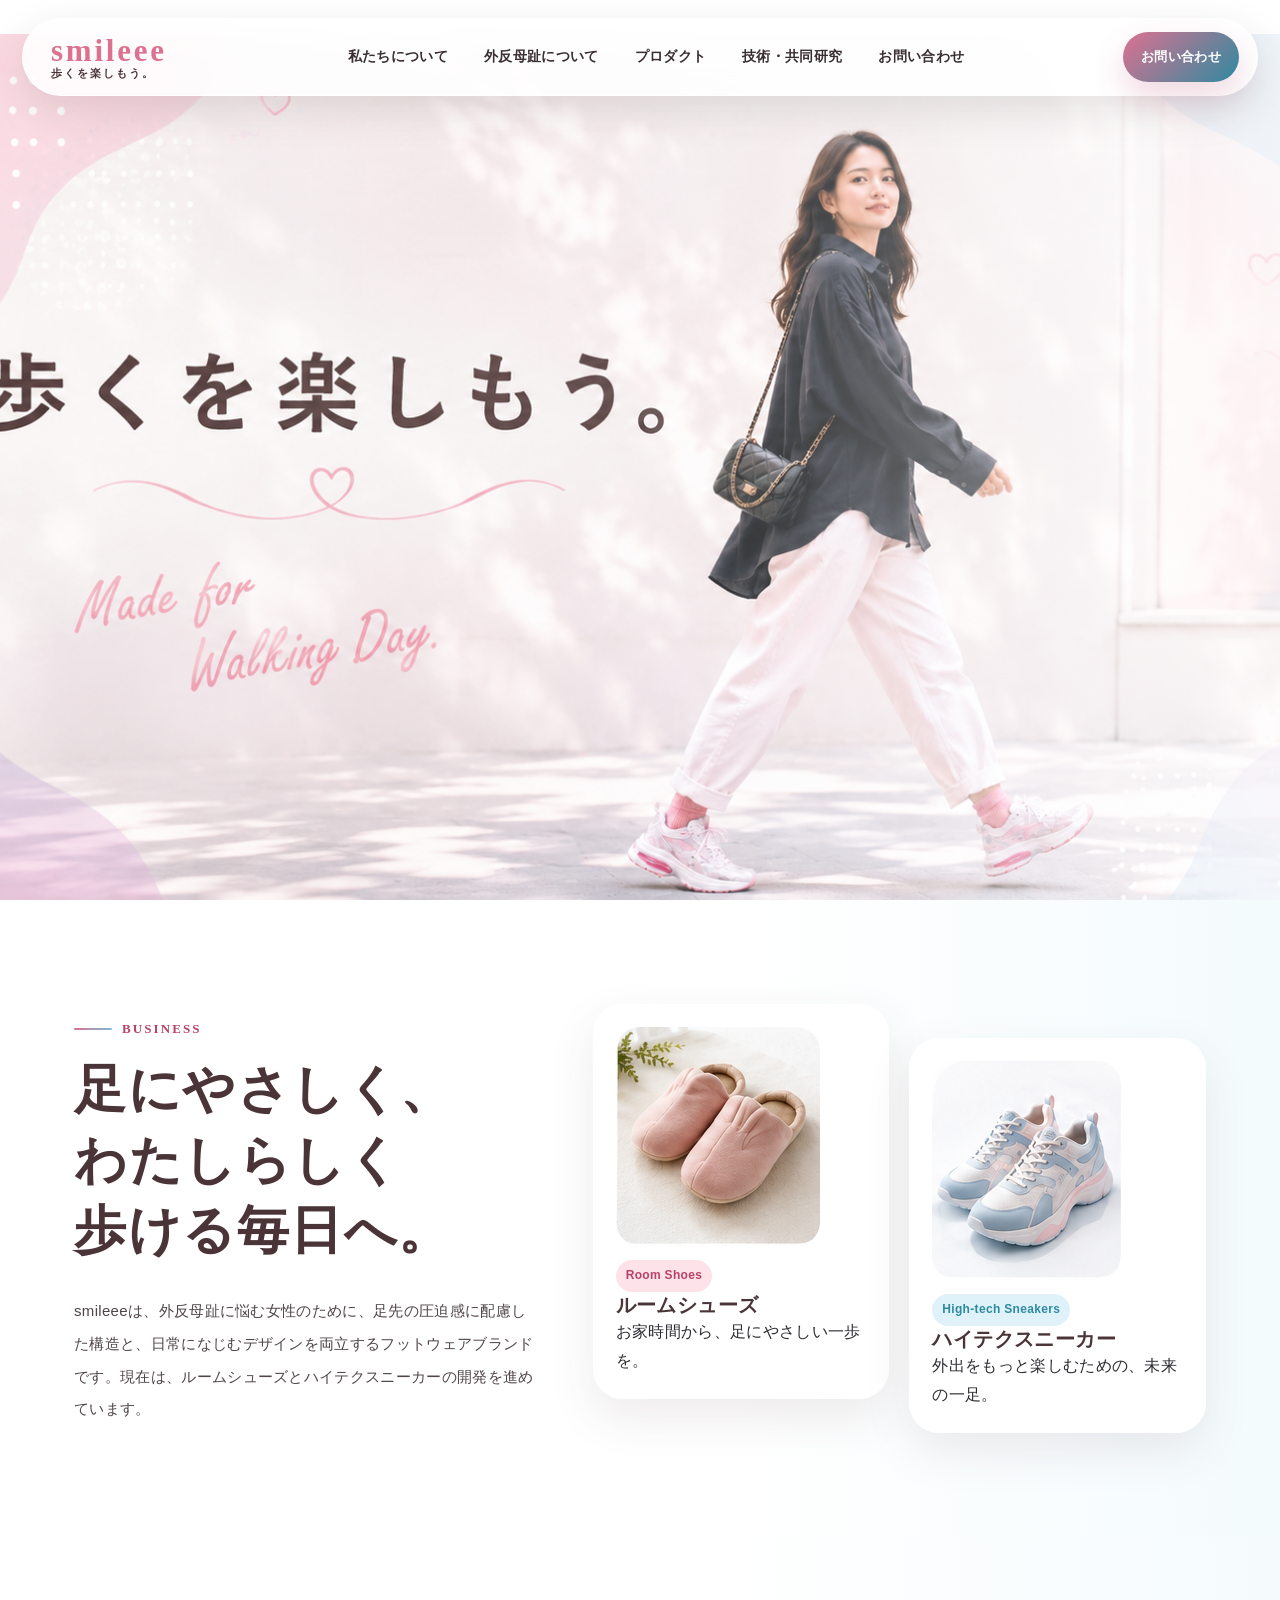
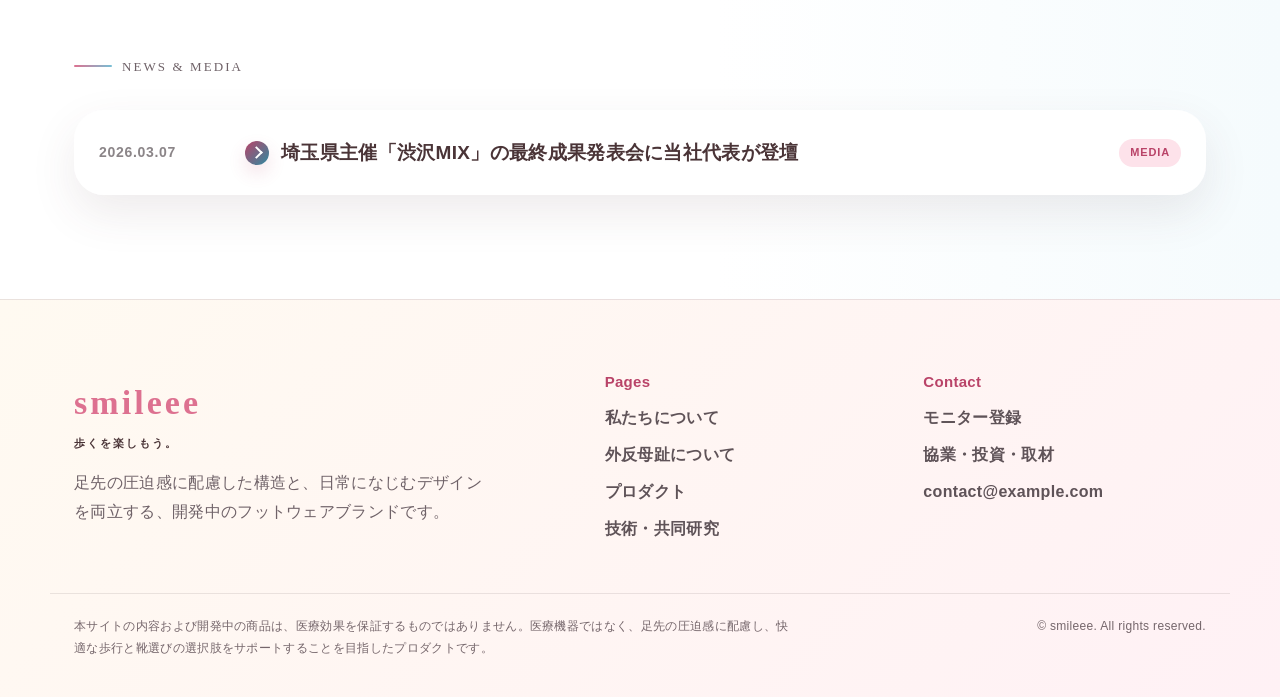
==== index.html @ a8865b0a "Add files via upload" ====
<!DOCTYPE html>
<html lang="ja">
<head>
  <meta charset="UTF-8">
  <meta name="viewport" content="width=device-width, initial-scale=1.0">
  <title>smileee | 歩くを楽しもう。</title>
  <meta name="description" content="smileeeは外反母趾に悩む女性のための開発中フットウェアブランドです。">
  <link rel="stylesheet" href="styles.css?v=20260530-walkingwoman">
</head>
<body>
  
<header class="site-header" aria-label="グローバルナビゲーション">
  <div class="header-inner">
    <a class="brand" href="index.html" aria-label="smileee トップページへ">
      <span class="brand-logo">smileee</span>
      <span class="brand-tagline">歩くを楽しもう。</span>
    </a>
    <nav class="nav-links">
      <a href="about.html">私たちについて</a><a href="hallux-valgus.html">外反母趾について</a><a href="products.html">プロダクト</a><a href="technology.html">技術・共同研究</a><a href="contact.html">お問い合わせ</a>
    </nav>
    <a class="header-cta" href="contact.html">お問い合わせ</a>
  </div>
</header>

  <main>
    
<section class="hero home-hero top-simple-hero">
  <img class="top-hero-image" src="assets/avatars/TOP walikingwoman.png" alt="街を歩く女性">
</section>

<section class="section business-section">
  <div class="container split-section">
    <div class="business-copy">
      <p class="eyebrow">BUSINESS</p>
      <h2>足にやさしく、<br>わたしらしく<br>歩ける毎日へ。</h2>
      <p class="lead">smileeeは、外反母趾に悩む女性のために、足先の圧迫感に配慮した構造と、日常になじむデザインを両立するフットウェアブランドです。現在は、ルームシューズとハイテクスニーカーの開発を進めています。</p>
    </div>
    <div class="product-card-row">
      <a class="product-link-card" href="products.html">
        <img src="assets/products/product_room_shoes_card.png" alt="ルームシューズ">
        <div>
          <span class="small-label">Room Shoes</span>
          <h3>ルームシューズ</h3>
          <p>お家時間から、足にやさしい一歩を。</p>
        </div>
      </a>
      <a class="product-link-card" href="products.html">
        <img src="assets/products/product_high_tech_sneaker_card.png" alt="ハイテクスニーカー">
        <div>
          <span class="small-label blue">High-tech Sneakers</span>
          <h3>ハイテクスニーカー</h3>
          <p>外出をもっと楽しむための、未来の一足。</p>
        </div>
      </a>
    </div>
  </div>
</section>

<section class="section news-section">
  <div class="container">
    <div class="section-heading">
      <p class="eyebrow">NEWS &amp; MEDIA</p>
    </div>

    <div class="news-list">
      <a class="news-item media-card" href="https://ascii.jp/elem/000/004/383/4383612/3/" target="_blank" rel="noopener noreferrer">
        <time datetime="2026-03-07">2026.03.07</time>
        <span class="news-item-title">
          <span class="news-arrow" aria-hidden="true"></span>
          埼玉県主催「渋沢MIX」の最終成果発表会に当社代表が登壇
        </span>
        <span class="news-type">MEDIA</span>
      </a>
    </div>
  </div>
</section>

  </main>
  
<footer class="site-footer">
  <div class="footer-bg-deco"></div>
  <div class="container footer-grid">
    <div class="footer-brand">
      <div class="brand-logo footer-logo">smileee</div>
      <p class="brand-tagline">歩くを楽しもう。</p>
      <p class="footer-description">足先の圧迫感に配慮した構造と、日常になじむデザインを両立する、開発中のフットウェアブランドです。</p>
    </div>
    <div>
      <h3>Pages</h3>
      <ul>
        <li><a href="about.html">私たちについて</a></li>
        <li><a href="hallux-valgus.html">外反母趾について</a></li>
        <li><a href="products.html">プロダクト</a></li>
        <li><a href="technology.html">技術・共同研究</a></li>
      </ul>
    </div>
    <div>
      <h3>Contact</h3>
      <ul>
        <li><a href="contact.html#monitor">モニター登録</a></li>
        <li><a href="contact.html#partner">協業・投資・取材</a></li>
        <li><a href="mailto:contact@example.com">contact@example.com</a></li>
      </ul>
    </div>
  </div>
  <div class="container footer-bottom">
    <p>本サイトの内容および開発中の商品は、医療効果を保証するものではありません。医療機器ではなく、足先の圧迫感に配慮し、快適な歩行と靴選びの選択肢をサポートすることを目指したプロダクトです。</p>
    <p>© smileee. All rights reserved.</p>
  </div>
</footer>

</body>
</html>
---- styles.css ----
:root {
  --pink-25:#fff9fb;
  --pink-50:#fff1f5;
  --pink-100:#fde2ea;
  --pink-200:#f7c5d4;
  --rose:#dd7190;
  --rose-deep:#b94368;
  --blue-25:#f5fbff;
  --blue-50:#eaf7fc;
  --blue-100:#d2edf8;
  --blue:#77bfd5;
  --teal:#2e8aa0;
  --ivory:#fffaf1;
  --peach:#fff1e1;
  --brown:#4a3437;
  --charcoal:#2d2c32;
  --muted:#6f6268;
  --line:rgba(87,65,71,.16);
  --shadow:0 28px 80px rgba(88,56,66,.16);
  --soft-shadow:0 18px 46px rgba(88,56,66,.10);
  --container:1180px;
}
*{box-sizing:border-box}
html{scroll-behavior:smooth}
body{
  margin:0;
  font-family:"Helvetica Neue","Hiragino Sans","Yu Gothic",YuGothic,"Noto Sans JP",Arial,sans-serif;
  color:var(--charcoal);
  background:
    radial-gradient(circle at 2% 0%, rgba(253,199,214,.75), transparent 360px),
    radial-gradient(circle at 96% 8%, rgba(170,220,237,.65), transparent 380px),
    linear-gradient(180deg,#fff 0%,#fff6f8 38%,#f4fbff 72%,#fffaf1 100%);
  line-height:1.8;
  letter-spacing:.02em;
}
a{color:inherit;text-decoration:none}
img{display:block;max-width:100%;height:auto}
p{margin:0}
h1,h2,h3{margin:0;color:var(--brown);line-height:1.32;letter-spacing:.02em}
h1{font-size:clamp(42px,6.2vw,76px);font-weight:760;line-height:1.16}
h1 span{color:var(--rose-deep);background:linear-gradient(90deg,rgba(255,207,222,.78),rgba(196,232,244,.75));border-radius:.42em;padding:0 .08em}
h2{font-size:clamp(28px,3.4vw,46px);font-weight:740}
h3{font-size:20px;font-weight:720}
ul{margin:0;padding-left:1.2em}.container{max-width:var(--container);margin:auto;padding:0 24px;position:relative;z-index:2}
.hero-grid>*,
.split-section>*,
.status-panel>*,
.contact-grid>*,
.product-card-row>*,
.guide-grid>*,
.three-grid>*,
.four-grid>*,
.value-grid>*,
.feature-image-grid>*,
.process-line>*,
.member-grid>*,
.product-link-card>*,
.info-card>*,
.guide-card>*,
.problem-card>*,
.contact-path>*,
.member-card>*{min-width:0}
h1,h2,h3,p,li,a,.eyebrow,.btn,.small-label,.visual-tag{overflow-wrap:anywhere}
.floating-phone img{clip-path:inset(5px 0 0 0 round 20px)}
.simple-visual img[src$="scene_team_meeting.png"]{clip-path:inset(6px 0 0 14px round 34px)}
.comfort-visual img[src$="section_comfort_4up.png"]{clip-path:inset(0 0 14px 0 round 30px)}
.site-header{position:fixed;top:18px;left:22px;right:22px;z-index:100;background:rgba(255,255,255,.88);border:1px solid rgba(255,255,255,.95);border-radius:999px;box-shadow:0 14px 40px rgba(61,43,50,.13);backdrop-filter:blur(18px)}
.header-inner{max-width:1320px;margin:auto;min-height:76px;padding:0 18px 0 28px;display:flex;align-items:center;gap:22px;justify-content:space-between}.brand{display:flex;flex-direction:column;line-height:1.08;min-width:138px}.brand-logo{font-family:Georgia,"Times New Roman",serif;font-size:31px;letter-spacing:.09em;color:var(--rose);font-weight:600}.brand-tagline{font-size:11px;letter-spacing:.18em;color:var(--brown);font-weight:700}.nav-links{display:flex;align-items:center;gap:8px}.nav-links a{font-size:14px;font-weight:800;color:#392e33;padding:11px 14px;border-radius:999px;transition:.18s ease;white-space:nowrap}.nav-links a:hover,.nav-links a.active{background:linear-gradient(135deg,rgba(253,226,234,.96),rgba(210,237,248,.92));color:var(--rose-deep);box-shadow:0 8px 22px rgba(88,56,66,.08)}.header-cta{padding:13px 18px;border-radius:999px;background:linear-gradient(135deg,var(--rose),var(--teal));color:#fff;font-weight:800;font-size:13px;box-shadow:0 14px 32px rgba(185,67,104,.20);white-space:nowrap}
.section{position:relative;overflow:hidden;padding:104px 0}.page-hero{position:relative;overflow:hidden;padding:160px 0 92px}.home-hero{min-height:100vh;display:flex;align-items:center}.inner-hero{min-height:640px;display:flex;align-items:center}.hero-grid{display:grid;grid-template-columns:minmax(0,1.02fr) minmax(420px,.98fr);gap:58px;align-items:center}.hero-copy{position:relative;z-index:3}.eyebrow{display:inline-flex;align-items:center;gap:10px;color:var(--rose-deep);font-family:Georgia,"Times New Roman",serif;font-weight:700;font-size:13px;letter-spacing:.16em;text-transform:uppercase;margin-bottom:14px}.eyebrow:before{content:"";width:38px;height:2px;border-radius:99px;background:linear-gradient(90deg,var(--rose),var(--blue))}.sub-copy{margin-top:14px;font-size:21px;font-weight:720;color:var(--brown);letter-spacing:.12em}.lead{margin-top:20px;font-size:16px;color:#5f5358;font-weight:520;line-height:2;max-width:660px}.hero-actions{display:flex;gap:14px;flex-wrap:wrap;margin-top:30px}.btn{display:inline-flex;align-items:center;justify-content:center;border-radius:999px;min-height:54px;padding:0 24px;font-weight:800;font-size:14px;border:1px solid rgba(255,255,255,.9);transition:.2s ease}.btn:hover{transform:translateY(-2px);box-shadow:0 20px 42px rgba(185,67,104,.20)}.btn-primary{background:linear-gradient(135deg,var(--rose-deep),#db7f98 48%,var(--teal));color:#fff;box-shadow:0 18px 38px rgba(185,67,104,.24)}.btn-secondary{background:rgba(255,255,255,.92);color:var(--brown);border:1px solid var(--line);box-shadow:0 10px 26px rgba(88,56,66,.08)}.btn-secondary.strong{background:linear-gradient(135deg,#fff,#eaf7fc);color:var(--teal);border-color:rgba(46,138,160,.28)}
.status-badges{display:flex;gap:10px;flex-wrap:wrap;margin-top:24px}.status-badges img{height:38px;width:auto;object-fit:contain;filter:drop-shadow(0 8px 18px rgba(88,56,66,.12))}.hero-deco{position:absolute;z-index:0;pointer-events:none;opacity:.72}.hero-deco-left{width:260px;left:4%;bottom:8%}.hero-deco-right{width:320px;right:5%;top:14%}.hero-visual{position:relative}.image-collage{min-height:560px;border-radius:54px;padding:30px;background:linear-gradient(135deg,rgba(255,235,241,.96),rgba(235,248,253,.94));border:1px solid rgba(255,255,255,.95);box-shadow:var(--shadow);overflow:hidden}.image-collage:before{content:"";position:absolute;width:360px;height:260px;border-radius:50%;background:rgba(255,255,255,.52);left:35px;top:40px}.visual-main-card{position:absolute;right:38px;top:58px;width:58%;z-index:2}.product-main-img,.product-hero-img,.simple-visual img,.comfort-visual img{border-radius:34px;box-shadow:0 22px 52px rgba(88,56,66,.16);background:#fff}.floating-card{position:absolute;z-index:3;background:rgba(255,255,255,.92);border-radius:28px;padding:8px;border:1px solid rgba(255,255,255,.95);box-shadow:0 18px 44px rgba(88,56,66,.13)}.floating-room{left:34px;top:54px;width:43%}.floating-phone{left:50px;bottom:38px;width:28%}.floating-insole{right:52px;bottom:44px;width:30%}.visual-tag{position:absolute;z-index:4;border-radius:999px;background:rgba(255,255,255,.9);border:1px solid rgba(255,255,255,.95);box-shadow:0 12px 26px rgba(88,56,66,.10);padding:9px 13px;font-weight:800;font-size:12px;color:var(--brown)}.tag-room{right:44px;top:22px}.tag-app{right:38px;bottom:22px}.decor-wave{position:absolute;left:42%;bottom:25%;width:120px;opacity:.9}.section-heading{max-width:780px;margin-bottom:42px}.section-heading.centered{text-align:center;margin-left:auto;margin-right:auto}.section-heading p{color:var(--muted);font-weight:520;margin-top:14px}.soft-pink-section{background:linear-gradient(180deg,#fff3f6 0%,#fffaf5 100%)}.blue-section{background:linear-gradient(180deg,#eaf7fc 0%,#fff 100%)}.value-grid{display:grid;grid-template-columns:repeat(4,minmax(0,1fr));gap:18px}.value-card{display:grid;grid-template-columns:70px 1fr;gap:16px;align-items:start;padding:22px;border-radius:28px;background:rgba(255,255,255,.9);border:1px solid rgba(255,255,255,.95);box-shadow:var(--soft-shadow);min-height:190px}.value-icon{width:70px;height:70px;object-fit:contain}.value-card p,.info-card p,.guide-card p,.problem-card p{color:#6b5e64;font-weight:500;margin-top:8px;font-size:14px;line-height:1.8}.split-section{display:grid;grid-template-columns:.82fr 1.18fr;gap:46px;align-items:center}.mini-note{margin-top:22px;display:inline-flex;padding:13px 18px;border-radius:18px;background:#fff;border:1px dashed rgba(185,67,104,.32);color:var(--rose-deep);font-weight:800}.product-card-row{display:grid;grid-template-columns:1fr 1fr;gap:20px}.product-link-card,.info-card,.guide-card,.problem-card,.contact-path,.member-card{background:rgba(255,255,255,.92);border:1px solid rgba(255,255,255,.95);border-radius:30px;box-shadow:var(--soft-shadow);padding:22px;overflow:hidden}.product-link-card img{border-radius:24px;margin-bottom:14px}.small-label{display:inline-flex;padding:5px 10px;border-radius:999px;background:#fde2ea;color:var(--rose-deep);font-weight:800;font-size:12px}.small-label.blue{background:#dff2fa;color:var(--teal)}.guide-grid{display:grid;grid-template-columns:repeat(5,minmax(0,1fr));gap:16px}.guide-card img{width:58px;height:58px;object-fit:contain;margin-bottom:12px}.three-grid{display:grid;grid-template-columns:repeat(3,1fr);gap:20px}.four-grid{display:grid;grid-template-columns:repeat(4,1fr);gap:18px}.info-card img,.problem-card img{width:78px;height:78px;object-fit:contain;margin-bottom:14px}.mvv-grid{display:grid;grid-template-columns:1.2fr 1.2fr .8fr;gap:20px}.mvv-card{padding:34px;border-radius:34px;background:linear-gradient(135deg,#fff,#fff1f5);box-shadow:var(--soft-shadow);border:1px solid rgba(255,255,255,.95)}.mvv-card.blue{background:linear-gradient(135deg,#fff,#eaf7fc)}.mvv-card li{font-weight:700;color:#5d4f55;margin:8px 0}.process-line{display:grid;grid-template-columns:repeat(5,1fr);gap:16px;position:relative}.process-line.compact{grid-template-columns:repeat(auto-fit,minmax(150px,1fr))}.process-line article{padding:22px 16px;text-align:center;background:rgba(255,255,255,.9);border-radius:28px;border:1px solid rgba(255,255,255,.95);box-shadow:var(--soft-shadow)}.process-line img{width:64px;height:64px;object-fit:contain;margin:0 auto 12px}.process-line p{font-size:13px;color:var(--muted);font-weight:500}.member-grid{display:grid;grid-template-columns:repeat(3,1fr);gap:18px}.member-card{display:grid;grid-template-columns:94px 1fr;gap:18px;align-items:start}.member-avatar{width:94px;height:94px;border-radius:50%;object-fit:cover;box-shadow:0 10px 24px rgba(88,56,66,.12);background:#fff}.kana{font-size:12px;color:var(--rose-deep);font-weight:700}.skill-line{font-size:13px;color:var(--teal);font-weight:700;margin-top:8px}.simple-visual,.comfort-visual,.product-visual-panel{padding:24px;border-radius:42px;background:linear-gradient(135deg,rgba(255,241,245,.96),rgba(234,247,252,.94));box-shadow:var(--shadow);border:1px solid rgba(255,255,255,.95)}.product-hero-img{width:100%;border-radius:34px}.decor-footprints{position:absolute;right:10%;bottom:9%;width:110px;opacity:.85}.feature-image-grid{display:grid;grid-template-columns:repeat(4,1fr);gap:18px}.feature-image-grid article{background:#fff;border-radius:30px;padding:14px 14px 20px;text-align:center;box-shadow:var(--soft-shadow);border:1px solid rgba(255,255,255,.95)}.feature-image-grid img{border-radius:22px;margin-bottom:12px}.status-panel{display:grid;grid-template-columns:1fr 330px;gap:36px;align-items:center;background:rgba(255,255,255,.82);border-radius:38px;padding:38px;box-shadow:var(--soft-shadow);border:1px solid rgba(255,255,255,.95)}.status-panel p{font-weight:520;color:#5f5358}.status-image-stack{display:grid;gap:12px}.status-image-stack img{height:42px;width:auto;margin:auto;filter:drop-shadow(0 8px 18px rgba(88,56,66,.12))}.note-panel{display:grid;grid-template-columns:96px 1fr;gap:24px;align-items:center;background:rgba(255,255,255,.84);border:1px solid rgba(255,255,255,.95);box-shadow:var(--soft-shadow);border-radius:34px;padding:34px}.note-panel img{width:86px}.note-panel p{color:#5f5358;font-weight:520}.cta-section{background:linear-gradient(135deg,#fff1f5,#eaf7fc)}.cta-panel{text-align:center;background:rgba(255,255,255,.86);border-radius:40px;padding:48px;box-shadow:var(--shadow);border:1px solid rgba(255,255,255,.95)}.cta-panel p{margin:14px auto 26px;color:var(--muted);font-weight:520}.contact-grid{display:grid;grid-template-columns:1fr 1fr;gap:24px}.contact-path{min-height:370px}.contact-path.blue{background:linear-gradient(135deg,#fff,#eaf7fc)}.contact-path img{width:84px;height:84px;object-fit:contain;margin-bottom:18px}.contact-path p{color:#5f5358;font-weight:520;margin:12px 0 22px}.site-footer{position:relative;overflow:hidden;background:linear-gradient(135deg,#fffaf1,#fff1f5);padding:72px 0 38px;border-top:1px solid rgba(87,65,71,.12)}.footer-bg-deco{position:absolute;right:-70px;bottom:-70px;width:280px;height:210px;background:url("assets/decorations/decor_blob_gradient.png") center/contain no-repeat;opacity:.6}.footer-grid{display:grid;grid-template-columns:1.4fr .8fr .8fr;gap:36px}.footer-logo{font-size:34px}.footer-description{margin-top:16px;max-width:420px;color:var(--muted);font-weight:520}.site-footer h3{font-size:15px;color:var(--rose-deep);margin-bottom:12px}.site-footer ul{list-style:none;padding:0}.site-footer li{margin:8px 0;color:#5f5358;font-weight:650}.footer-bottom{display:flex;justify-content:space-between;gap:24px;border-top:1px solid rgba(87,65,71,.12);margin-top:42px;padding-top:22px;color:#75666b;font-size:12px;font-weight:520}.footer-bottom p:first-child{max-width:720px}
.business-section{background:linear-gradient(90deg,#fff 0%,#fff 58%,#f4fbfd 100%)}
.business-section .split-section{grid-template-columns:minmax(0,.86fr) minmax(440px,1.14fr);gap:56px}
.business-copy h2{font-size:clamp(34px,4.1vw,56px);line-height:1.34;letter-spacing:.03em}
.business-copy .lead{margin-top:30px;font-size:15px;line-height:2.18;max-width:600px;color:#4f454a}
.business-section .product-card-row{align-items:start}
.business-section .product-link-card:nth-child(2){margin-top:34px}
.news-section{background:linear-gradient(90deg,#fff 0%,#fff 56%,#f5fbfd 100%)}
.news-section:before{content:"";position:absolute;inset:0;background:url("assets/sections/section_decorations.png") center/cover no-repeat;opacity:.06;pointer-events:none}
.news-section .section-heading{margin-bottom:18px}
.news-list{padding:4px 24px;border-radius:30px;background:rgba(255,255,255,.9);border:1px solid rgba(255,255,255,.96);box-shadow:var(--soft-shadow)}
.news-item{display:grid;grid-template-columns:128px minmax(0,1fr) auto;gap:18px;align-items:center;padding:22px 0;border-bottom:1px solid rgba(87,65,71,.1);color:var(--brown);transition:.18s ease}
.news-item:last-child{border-bottom:0}
.news-item:hover{color:var(--rose-deep)}
.news-item time{color:#8b8588;font-size:14px;font-weight:900;letter-spacing:.05em}
.news-item-title{display:flex;align-items:center;gap:12px;font-size:19px;font-weight:850;line-height:1.65}
.news-arrow{position:relative;display:grid;place-items:center;flex:0 0 auto;width:24px;height:24px;border-radius:50%;background:linear-gradient(135deg,var(--rose-deep),var(--teal));box-shadow:0 8px 18px rgba(185,67,104,.16);transition:.18s ease}
.news-arrow:before{content:"";width:7px;height:7px;border-top:2px solid #fff;border-right:2px solid #fff;transform:translateX(-1px) rotate(45deg)}
.news-item:hover .news-arrow{transform:translateX(2px)}
.news-type{display:inline-flex;align-items:center;justify-content:center;min-height:28px;padding:0 11px;border-radius:999px;background:#fde2ea;color:var(--rose-deep);font-size:11px;font-weight:900;letter-spacing:.08em}
.top-simple-hero{position:relative;min-height:100svh;padding:0;overflow:hidden;background:#fff}
.top-simple-hero:after{content:"";position:absolute;inset:0;background:linear-gradient(90deg,rgba(255,255,255,0) 0%,rgba(255,255,255,.08) 48%,rgba(255,255,255,.62) 100%);pointer-events:none}
.top-hero-image{position:absolute;left:0;right:0;top:34px;bottom:-34px;width:100%;height:calc(100% + 34px);object-fit:cover;object-position:center center}
.hallux-hero-new{position:relative;overflow:hidden;min-height:780px;padding:158px 0 96px;background:linear-gradient(135deg,#fff8fb 0%,#fff 52%,#eff9fc 100%)}
.hallux-hero-blob{position:absolute;z-index:0;pointer-events:none;opacity:.58}
.hallux-hero-blob-pink{width:280px;left:-74px;top:118px}
.hallux-hero-blob-blue{width:330px;right:-86px;bottom:28px}
.hallux-hero-layout{display:grid;grid-template-columns:minmax(0,.95fr) minmax(430px,1.05fr);gap:64px;align-items:center}
.hallux-hero-copy{position:relative;z-index:2}
.hallux-hero-copy h1{font-size:58px;line-height:1.22;letter-spacing:0;color:var(--brown)}
.hallux-hero-copy .lead{max-width:680px;color:#5b5055;font-size:16px;line-height:2.05}
.hallux-support-tags{display:flex;flex-wrap:wrap;gap:10px;margin-top:26px}
.hallux-support-tags span{display:inline-flex;align-items:center;min-height:38px;padding:0 14px;border-radius:999px;background:rgba(255,255,255,.86);border:1px solid rgba(185,67,104,.18);box-shadow:0 10px 24px rgba(88,56,66,.07);color:#5a454d;font-size:13px;font-weight:800;white-space:nowrap}
.hallux-hero-actions{margin-top:30px}
.hallux-hero-visual{position:relative;z-index:2;min-height:570px}
.hallux-hero-visual:before{content:"";position:absolute;inset:54px 16px 34px 58px;border-radius:44% 56% 50% 50%;background:linear-gradient(135deg,rgba(255,225,235,.88),rgba(226,246,251,.9));box-shadow:0 28px 70px rgba(88,56,66,.13)}
.hallux-visual-card{position:absolute;right:28px;top:34px;width:76%;padding:14px;border-radius:46px 46px 46px 110px;background:rgba(255,255,255,.82);border:1px solid rgba(255,255,255,.95);box-shadow:0 28px 72px rgba(88,56,66,.16);overflow:hidden}
.hallux-visual-card img{width:100%;aspect-ratio:1.1;object-fit:cover;border-radius:34px 34px 34px 92px}
.hallux-product-card{position:absolute;z-index:4;left:10px;bottom:34px;width:34%;padding:10px;border-radius:28px;background:rgba(255,255,255,.9);border:1px solid rgba(255,255,255,.96);box-shadow:0 20px 46px rgba(88,56,66,.14)}
.hallux-product-card img{width:100%;border-radius:20px}
.hallux-floating-card{position:absolute;z-index:5;display:grid;grid-template-columns:34px minmax(0,1fr);column-gap:10px;row-gap:2px;align-items:center;max-width:264px;min-height:74px;padding:13px 16px;border-radius:24px;background:rgba(255,255,255,.82);border:1px solid rgba(255,255,255,.96);box-shadow:0 18px 40px rgba(88,56,66,.13);backdrop-filter:blur(14px);color:#4f4247}
.hallux-floating-card img{grid-row:1/3;width:34px;height:34px;object-fit:contain}
.hallux-floating-card strong{display:block;font-size:13px;font-weight:900;line-height:1.35}
.hallux-floating-card span{display:block;color:#75666b;font-size:11px;font-weight:700;line-height:1.55}
.hallux-floating-card-one{left:18px;top:92px}
.hallux-floating-card-two{right:-10px;top:10px}
.hallux-floating-card-three{right:4px;bottom:72px}
.hallux-decor-wave{position:absolute;z-index:3;left:34%;bottom:24%;width:106px;opacity:.72}
.hallux-decor-dots{position:absolute;z-index:1;right:4%;bottom:4%;width:96px;opacity:.42}
.hallux-section-heading{max-width:820px;margin-bottom:42px}
.hallux-section-heading.centered{text-align:center;margin-left:auto;margin-right:auto}
.hallux-section-heading p:not(.eyebrow){margin-top:16px;color:#5f5358;font-weight:520;line-height:2}
.hallux-what-section{background:linear-gradient(180deg,#fff 0%,#fff8fb 100%)}
.hallux-explain-grid,.hallux-concern-grid,.hallux-approach-grid{display:grid;grid-template-columns:repeat(3,minmax(0,1fr));gap:18px}
.hallux-explain-card,.hallux-concern-grid article,.hallux-approach-grid article,.hallux-choice-grid article{background:rgba(255,255,255,.92);border:1px solid rgba(255,255,255,.95);border-radius:28px;box-shadow:var(--soft-shadow);padding:24px}
.hallux-explain-card img,.hallux-concern-grid img,.hallux-approach-grid img{width:66px;height:66px;object-fit:contain;margin-bottom:16px}
.hallux-explain-card p,.hallux-concern-grid p,.hallux-approach-grid p,.hallux-choice-grid p{color:#6b5e64;font-size:14px;font-weight:500;line-height:1.86;margin-top:8px}
.hallux-issue-section{background:linear-gradient(135deg,#fff2f6,#fff 58%,#eef9fc)}
.hallux-issue-layout{display:grid;grid-template-columns:minmax(0,1fr) minmax(360px,.8fr);gap:46px;align-items:center}
.hallux-stat-grid{display:grid;gap:14px}
.hallux-stat-grid article{display:flex;align-items:center;justify-content:space-between;min-height:106px;padding:22px 26px;border-radius:28px;background:rgba(255,255,255,.9);border:1px solid rgba(255,255,255,.95);box-shadow:var(--soft-shadow)}
.hallux-stat-grid span{color:#75666b;font-weight:800}
.hallux-stat-grid strong{font-family:Georgia,"Times New Roman",serif;font-size:44px;color:var(--rose-deep);line-height:1}
.hallux-source{font-size:12px!important;line-height:1.8!important;color:#75666b!important}
.hallux-source a{color:var(--teal);font-weight:800;text-decoration:underline;text-underline-offset:3px}

.technology-hero{min-height:760px;background:linear-gradient(135deg,#fff8fb 0%,#fff 52%,#eef9fc 100%)}
.technology-hero-copy h1{font-size:54px;line-height:1.24;letter-spacing:0;color:var(--brown)}
.technology-hero-copy .lead{max-width:700px;color:#5b5055;font-size:16px;line-height:2.05}
.technology-hero-actions .btn-secondary{background:rgba(255,255,255,.9)}
.technology-hero-visual{position:relative;min-height:540px}
.technology-hero-visual:before{content:"";position:absolute;inset:58px 20px 42px 48px;border-radius:42% 58% 54% 46%;background:linear-gradient(135deg,rgba(255,225,235,.9),rgba(226,247,252,.88));box-shadow:0 28px 70px rgba(88,56,66,.12)}
.tech-visual-board{position:absolute;inset:34px 0 24px 24px;border-radius:44px;background:rgba(255,255,255,.76);border:1px solid rgba(255,255,255,.96);box-shadow:0 28px 72px rgba(88,56,66,.15);backdrop-filter:blur(12px)}
.tech-phone-card{position:absolute;left:46px;top:56px;width:158px;height:292px;border-radius:30px;background:#fff;border:1px solid rgba(87,65,71,.08);box-shadow:0 22px 48px rgba(88,56,66,.14);padding:16px 14px;text-align:center}
.tech-phone-top{width:46px;height:5px;border-radius:999px;background:#d8e9ee;margin:0 auto 18px}
.tech-scan-area{position:relative;height:194px;border-radius:22px;background:linear-gradient(180deg,#eef9fc,#fff5f8);border:1px solid rgba(46,138,160,.12);overflow:hidden}
.tech-foot-outline{position:absolute;left:45px;top:40px;width:55px;height:106px;border:2px solid rgba(46,138,160,.55);border-radius:60% 48% 46% 56%;transform:rotate(-10deg)}
.tech-foot-outline:before{content:"";position:absolute;left:4px;top:-20px;width:13px;height:13px;border-radius:50%;background:rgba(185,67,104,.34);box-shadow:15px 1px 0 rgba(185,67,104,.28),29px 4px 0 rgba(185,67,104,.23),41px 11px 0 rgba(185,67,104,.2)}
.tech-scan-line{position:absolute;left:18px;right:18px;top:94px;height:2px;background:linear-gradient(90deg,transparent,var(--teal),transparent);box-shadow:0 0 18px rgba(46,138,160,.34)}
.tech-phone-card p{margin-top:14px;color:var(--teal);font-size:12px;font-weight:900}
.tech-data-card{position:absolute;border-radius:26px;background:rgba(255,255,255,.9);border:1px solid rgba(255,255,255,.96);box-shadow:0 18px 40px rgba(88,56,66,.12);padding:18px}
.tech-data-card-foot{right:42px;top:72px;width:228px;height:140px}
.tech-data-card-insole{right:76px;bottom:74px;width:214px;height:150px}
.tech-mini-label{display:block;color:var(--rose-deep);font-family:Georgia,"Times New Roman",serif;font-size:13px;font-weight:800;letter-spacing:.08em;margin-bottom:16px}
.tech-data-line{display:block;width:64%;height:8px;border-radius:999px;background:#dff2fa;margin:10px 0}
.tech-data-line.long{width:86%;background:#fde2ea}
.tech-data-dot{display:block;width:52px;height:52px;border-radius:50%;background:radial-gradient(circle at 44% 42%,#fff 0 22%,rgba(46,138,160,.22) 23% 100%);border:1px solid rgba(46,138,160,.18);margin-left:auto}
.tech-insole-shape{display:block;width:118px;height:64px;border-radius:60% 48% 44% 58%;background:linear-gradient(135deg,#fff1f5,#dff2fa);border:2px solid rgba(46,138,160,.26);transform:rotate(-8deg);margin:18px auto 0}
.tech-research-card{position:absolute;left:178px;bottom:48px;display:grid;grid-template-columns:42px 1fr;gap:10px;align-items:center;min-width:170px;min-height:66px;padding:12px 16px;border-radius:999px;background:rgba(255,255,255,.88);border:1px solid rgba(255,255,255,.96);box-shadow:0 16px 36px rgba(88,56,66,.12);color:#4f4247}
.tech-research-card span{display:grid;place-items:center;width:42px;height:42px;border-radius:50%;background:#fde2ea;color:var(--rose-deep);font-weight:900}
.tech-research-card strong{font-size:13px}
.tech-flow-line{position:absolute;height:2px;background:linear-gradient(90deg,var(--rose),var(--teal));opacity:.44}
.tech-flow-line-one{left:204px;top:164px;width:120px;transform:rotate(-9deg)}
.tech-flow-line-two{right:164px;top:226px;width:92px;transform:rotate(52deg)}
.technology-axis-section{background:#fff}
.tech-wide-copy{max-width:900px;margin:0 auto 40px;text-align:center}
.tech-axis-grid{display:grid;grid-template-columns:1fr 1fr;gap:22px}
.tech-axis-card,.tech-step-card,.tech-design-grid article,.tech-layer-card,.tech-research-profile,.tech-process-grid article,.tech-medical-note{background:rgba(255,255,255,.92);border:1px solid rgba(255,255,255,.96);border-radius:32px;box-shadow:var(--soft-shadow)}
.tech-axis-card{min-height:286px;padding:30px;background:linear-gradient(135deg,rgba(255,255,255,.96),rgba(255,242,247,.92))}
.tech-axis-card.blue{background:linear-gradient(135deg,rgba(255,255,255,.96),rgba(232,248,252,.92))}
.tech-axis-card span,.tech-step-number,.tech-profile-label{display:inline-flex;align-items:center;min-height:32px;padding:0 12px;border-radius:999px;background:#fde2ea;color:var(--rose-deep);font-family:Georgia,"Times New Roman",serif;font-size:12px;font-weight:900;letter-spacing:.08em;margin-bottom:18px}
.tech-axis-card.blue span,.tech-step-card:nth-child(2) .tech-step-number{background:#dff2fa;color:var(--teal)}
.tech-axis-card h3{font-size:25px;line-height:1.5;letter-spacing:0}
.tech-axis-card p,.tech-step-card p,.tech-design-grid p,.tech-soft-note,.tech-research-profile dd,.tech-process-grid p,.tech-medical-note p{color:#6b5e64;font-size:14px;font-weight:520;line-height:1.9;margin-top:12px}
.tech-step-flow{display:grid;grid-template-columns:repeat(3,minmax(0,1fr));gap:24px;position:relative}
.tech-step-card{position:relative;min-height:342px;padding:26px}
.tech-step-card:not(:last-child):after{content:"";position:absolute;right:-26px;top:96px;width:28px;height:2px;background:linear-gradient(90deg,var(--rose),var(--teal));opacity:.62}
.tech-step-card:not(:last-child):before{content:"";position:absolute;right:-27px;top:92px;width:8px;height:8px;border-top:2px solid var(--teal);border-right:2px solid var(--teal);transform:rotate(45deg);opacity:.68}
.tech-line-icon{position:relative;display:block;width:64px;height:64px;border-radius:20px;background:linear-gradient(135deg,#fff1f5,#eaf7fc);border:1px solid rgba(46,138,160,.14);margin-bottom:18px}
.tech-line-icon:before,.tech-line-icon:after{content:"";position:absolute}
.tech-line-icon-phone:before{left:21px;top:10px;width:22px;height:40px;border:2px solid rgba(46,138,160,.68);border-radius:8px}
.tech-line-icon-phone:after{left:17px;top:32px;width:30px;height:2px;background:rgba(185,67,104,.62)}
.tech-line-icon-model:before{left:16px;top:18px;width:28px;height:28px;border:2px solid rgba(46,138,160,.68);transform:rotate(45deg)}
.tech-line-icon-model:after{left:28px;top:10px;width:2px;height:44px;background:rgba(185,67,104,.5);transform:rotate(45deg)}
.tech-line-icon-insole:before{left:17px;top:20px;width:34px;height:28px;border:2px solid rgba(46,138,160,.68);border-radius:60% 46% 44% 58%;transform:rotate(-10deg)}
.tech-line-icon-insole:after{left:24px;top:28px;width:22px;height:2px;background:rgba(185,67,104,.56);transform:rotate(-10deg)}
.tech-step-note{display:inline-flex;margin-top:12px!important;padding:8px 11px;border-radius:999px;background:#fff7ed;color:#7a6150!important;font-size:12px!important;font-weight:800!important}
.tech-design-grid{display:grid;grid-template-columns:repeat(3,minmax(0,1fr));gap:18px}
.tech-design-grid article{padding:26px;min-height:210px}
.tech-design-grid span,.tech-process-grid span{display:grid;place-items:center;width:38px;height:38px;border-radius:50%;background:#dff2fa;color:var(--teal);font-size:12px;font-weight:900;margin-bottom:16px}
.tech-design-grid article:nth-child(2) span,.tech-process-grid article:nth-child(2) span{background:#fde2ea;color:var(--rose-deep)}
.technology-structure-section{background:linear-gradient(135deg,#fff7f2,#fff 58%,#fff2f6)}
.tech-soft-note{padding:16px 18px;border-radius:22px;background:rgba(255,255,255,.82);border-left:4px solid rgba(46,138,160,.3);font-weight:800!important}
.tech-layer-card{display:grid;grid-template-columns:minmax(0,1fr) 142px;gap:18px;align-items:center;padding:26px;background:linear-gradient(135deg,rgba(255,255,255,.96),rgba(234,247,252,.88))}
.tech-layer-diagram{display:grid;gap:10px}
.tech-layer{display:flex;align-items:center;justify-content:center;min-height:48px;border-radius:999px;color:#4f4247;font-size:14px;font-weight:900;border:1px solid rgba(87,65,71,.08);box-shadow:0 10px 20px rgba(88,56,66,.07)}
.tech-layer.upper{background:#fff}
.tech-layer.surface{background:#fff1f5}
.tech-layer.middle{background:#f7eef4}
.tech-layer.core{background:#dff2fa;color:var(--teal);border-color:rgba(46,138,160,.18)}
.tech-layer.outsole{background:#e8dee2}
.tech-layer-support{display:grid;place-items:center;gap:10px;text-align:center;color:#5f5358;font-size:13px;font-weight:900}
.tech-layer-support span{width:18px;height:178px;border-radius:999px;background:linear-gradient(180deg,#fde2ea,#dff2fa);box-shadow:0 14px 26px rgba(88,56,66,.1)}
.technology-research-section{background:#fff}
.tech-research-profile{padding:32px;background:linear-gradient(135deg,rgba(255,255,255,.96),rgba(232,248,252,.9))}
.tech-research-profile h3{font-size:32px;letter-spacing:0;margin-bottom:22px}
.tech-research-profile dl{display:grid;gap:14px;margin:0}
.tech-research-profile div{display:grid;grid-template-columns:112px 1fr;gap:18px;align-items:start;padding-top:14px;border-top:1px solid rgba(87,65,71,.1)}
.tech-research-profile dt{color:var(--teal);font-size:12px;font-weight:900}
.tech-research-profile dd{margin:0;margin-top:0}
.tech-process-grid{display:grid;grid-template-columns:repeat(4,minmax(0,1fr));gap:16px}
.tech-process-grid article{position:relative;min-height:240px;padding:24px}
.tech-process-grid article:not(:last-child):after{content:"";position:absolute;right:-14px;top:52px;width:22px;height:2px;background:linear-gradient(90deg,var(--rose),var(--teal));opacity:.5}
.technology-medical-note-section{background:linear-gradient(135deg,#fffaf3,#fff 68%,#f8fdff);padding-top:72px;padding-bottom:72px}
.tech-medical-note{max-width:940px;margin:0 auto;padding:28px 32px;background:#fffdf9;border-color:rgba(117,102,107,.12)}
.tech-medical-note h2{font-size:30px}
.technology-cta-panel{padding:48px}
.technology-cta-panel .hero-actions{justify-content:center}

@media(max-width:1100px){.tech-axis-grid,.tech-step-flow,.tech-design-grid,.tech-process-grid{grid-template-columns:1fr 1fr}.tech-step-card:not(:last-child):before,.tech-step-card:not(:last-child):after,.tech-process-grid article:not(:last-child):after{display:none}.tech-layer-card{grid-template-columns:1fr}.tech-layer-support{grid-template-columns:44px 1fr;text-align:left}.tech-layer-support span{width:44px;height:16px}.tech-visual-board{inset:24px 0}}
@media(max-width:680px){.technology-hero{min-height:auto;padding:112px 0 64px}.technology-hero-grid{gap:34px}.technology-hero-copy h1{font-size:38px;line-height:1.3}.technology-hero-copy .lead{font-size:15px;line-height:1.9}.technology-hero-actions,.technology-cta-panel .hero-actions{display:grid;grid-template-columns:1fr}.technology-hero-visual{min-height:450px}.tech-visual-board{inset:8px 0 0;border-radius:34px}.technology-hero-visual:before{inset:58px 0 36px 24px}.tech-phone-card{left:18px;top:42px;width:128px;height:248px;border-radius:24px;padding:13px 11px}.tech-scan-area{height:160px}.tech-foot-outline{left:34px;top:34px}.tech-data-card-foot{right:14px;top:52px;width:170px;height:120px}.tech-data-card-insole{right:24px;bottom:58px;width:168px;height:126px}.tech-research-card{left:26px;bottom:32px;min-width:150px}.tech-flow-line{display:none}.tech-axis-grid,.tech-step-flow,.tech-design-grid,.tech-process-grid{grid-template-columns:1fr}.tech-wide-copy{text-align:left}.tech-axis-card,.tech-step-card,.tech-design-grid article,.tech-layer-card,.tech-research-profile,.tech-process-grid article,.tech-medical-note,.technology-cta-panel{padding:22px}.tech-axis-card h3{font-size:22px}.technology-section-copy h2{font-size:30px}.tech-layer-support{grid-template-columns:1fr}.tech-layer-support span{width:100%;height:14px}.tech-research-profile div{grid-template-columns:1fr;gap:6px}.tech-medical-note h2{font-size:26px}}
.hallux-concerns-section{background:#fff}
.hallux-concern-grid{grid-template-columns:repeat(3,minmax(0,1fr))}
.hallux-choice-section{background:linear-gradient(135deg,#eef9fc,#fff 58%,#f8fdff)}
.hallux-choice-grid{display:grid;grid-template-columns:1fr 1fr;gap:22px;margin-top:34px}
.hallux-choice-grid article{min-height:220px;background:linear-gradient(135deg,rgba(255,255,255,.96),rgba(255,242,246,.94))}
.hallux-choice-grid article:nth-child(2){background:linear-gradient(135deg,rgba(255,255,255,.96),rgba(233,248,252,.94))}
.hallux-choice-image{width:100%;height:190px;object-fit:contain;margin:0 0 18px;border-radius:22px;background:rgba(255,255,255,.65)}
.hallux-approach-section{background:linear-gradient(135deg,#fff 0%,#fffaf3 100%)}
.hallux-approach-grid{grid-template-columns:repeat(4,minmax(0,1fr))}
.hallux-approach-grid article{min-height:260px}
.hallux-final-cta-section{background:linear-gradient(135deg,#fff1f5,#eaf7fc)}
.hallux-final-cta{text-align:center;max-width:900px}
.hallux-final-cta p:not(.eyebrow){max-width:680px;margin:16px auto 0;color:#5f5358;font-weight:520;line-height:2}
.hallux-final-cta .hero-actions{justify-content:center}
.hallux-text-link{display:inline-flex;margin-top:22px;color:var(--teal);font-weight:800;text-decoration:underline;text-underline-offset:4px}
.corporate-profile-section{padding-top:156px}
.about-mvv-section .section-heading h1{font-size:clamp(34px,4vw,52px)}
.about-mvv-section>.container>.eyebrow,.corporate-profile-section>.container>.eyebrow{margin-bottom:42px}
.empty-mvv-grid{grid-template-columns:1fr;gap:18px}
.empty-mvv-grid .mvv-card{min-height:210px}
.blank-space{min-height:90px}
.corporate-profile-section{background:linear-gradient(180deg,#fff,#f7fcfe)}
.corporate-profile-list{margin:0;max-width:860px}
.corporate-profile-list div{display:grid;grid-template-columns:220px 1fr;gap:32px;min-height:118px;align-items:center;border-top:1px solid rgba(31,31,31,.32)}
.corporate-profile-list div:last-child{border-bottom:1px solid rgba(31,31,31,.32)}
.corporate-profile-list dt{font-size:24px;font-weight:800;color:var(--brown)}
.corporate-profile-list dd{margin:0;min-height:1.5em}
.simple-member-grid{grid-template-columns:repeat(auto-fit,minmax(230px,1fr))}
.simple-member-card{grid-template-columns:76px 1fr;align-items:center;min-height:132px}
.simple-member-card .member-avatar{width:76px;height:76px}
.simple-member-card p{margin-top:6px;color:var(--rose-deep);font-weight:800}
.about-hero{position:relative;overflow:hidden;min-height:780px;padding:158px 0 96px;background:linear-gradient(135deg,#fff8fb 0%,#fff 52%,#eff9fc 100%)}
.about-hero:before{content:"";position:absolute;left:-90px;top:118px;width:260px;height:210px;border-radius:45% 55% 58% 42%;background:rgba(253,226,234,.6);pointer-events:none}
.about-hero:after{content:"";position:absolute;right:-100px;bottom:44px;width:330px;height:250px;border-radius:56% 44% 48% 52%;background:rgba(223,242,250,.66);pointer-events:none}
.about-hero-grid{display:grid;grid-template-columns:minmax(0,.95fr) minmax(440px,1.05fr);gap:58px;align-items:center}
.about-hero-copy{position:relative;z-index:2}
.about-hero-copy h1{font-size:56px;line-height:1.24;letter-spacing:0;color:var(--brown)}
.about-hero-copy .lead{max-width:720px;margin-top:22px;color:#5b5055;font-size:16px;line-height:2.05}
.about-hero-visual{position:relative;z-index:2;min-height:560px}
.about-orbit-card{position:absolute;inset:28px 0 22px 24px;border-radius:48px;background:rgba(255,255,255,.76);border:1px solid rgba(255,255,255,.96);box-shadow:0 28px 72px rgba(88,56,66,.15);backdrop-filter:blur(14px);overflow:hidden}
.about-orbit-card:before{content:"";position:absolute;inset:76px 82px;border-radius:48% 52% 54% 46%;background:linear-gradient(135deg,rgba(255,241,246,.86),rgba(230,248,252,.86));border:1px solid rgba(255,255,255,.9)}
.about-logo-mark{position:absolute;left:50%;top:50%;transform:translate(-50%,-50%);font-family:Georgia,"Times New Roman",serif;font-size:44px;font-weight:700;letter-spacing:.1em;color:var(--rose);z-index:2}
.about-visual-chip{position:absolute;z-index:3;display:grid;gap:4px;min-width:150px;padding:16px 18px;border-radius:24px;background:rgba(255,255,255,.88);border:1px solid rgba(255,255,255,.96);box-shadow:0 18px 40px rgba(88,56,66,.12)}
.about-visual-chip span{font-family:Georgia,"Times New Roman",serif;color:var(--rose-deep);font-size:12px;font-weight:900;letter-spacing:.12em}
.about-visual-chip strong{color:#4f4247;font-size:18px}
.chip-mission{left:54px;top:76px}.chip-vision{right:54px;top:126px}.chip-value{left:108px;bottom:72px}
.about-mini-icon{position:absolute;z-index:3;width:56px;height:56px;border-radius:20px;background:rgba(255,255,255,.86);border:1px solid rgba(255,255,255,.96);box-shadow:0 14px 30px rgba(88,56,66,.1)}
.about-mini-icon:before,.about-mini-icon:after{content:"";position:absolute}
.about-mini-foot{right:102px;bottom:86px}.about-mini-foot:before{left:18px;top:13px;width:20px;height:30px;border:2px solid rgba(46,138,160,.62);border-radius:55% 45% 48% 52%;transform:rotate(-12deg)}.about-mini-foot:after{left:15px;top:9px;width:6px;height:6px;border-radius:50%;background:rgba(185,67,104,.38);box-shadow:9px 0 0 rgba(185,67,104,.32),17px 2px 0 rgba(185,67,104,.26)}
.about-mini-life{left:72px;bottom:188px}.about-mini-life:before{left:16px;top:18px;width:24px;height:18px;border-radius:50% 50% 45% 45%;border:2px solid rgba(185,67,104,.55)}.about-mini-life:after{left:27px;top:12px;width:2px;height:30px;background:rgba(46,138,160,.45)}
.about-mini-research{right:126px;top:58px}.about-mini-research:before{left:18px;top:14px;width:20px;height:26px;border:2px solid rgba(46,138,160,.6);border-radius:8px}.about-mini-research:after{left:23px;top:22px;width:10px;height:2px;background:rgba(185,67,104,.5);box-shadow:0 7px 0 rgba(185,67,104,.42)}
.about-story-section{background:#fff}
.about-story-section:before{content:"";position:absolute;left:-100px;bottom:28px;width:280px;height:220px;border-radius:54% 46% 42% 58%;background:rgba(255,241,246,.72);pointer-events:none}
.about-story-grid{display:grid;grid-template-columns:minmax(0,.86fr) minmax(420px,1.14fr);gap:52px;align-items:center}
.about-section-copy h2{font-size:clamp(34px,4vw,52px);line-height:1.36;letter-spacing:0;color:var(--brown)}
.about-story-card,.about-mvv-card,.about-work-grid article,.about-team-card,.about-company-card,.about-cta-panel{background:rgba(255,255,255,.9);border:1px solid rgba(255,255,255,.96);border-radius:34px;box-shadow:var(--soft-shadow)}
.about-story-card{padding:36px;background:linear-gradient(135deg,rgba(255,255,255,.96),rgba(255,244,248,.9))}
.about-story-card p,.about-mvv-card p,.about-work-grid p,.about-team-card p,.about-company-card dd,.about-cta-panel p{color:#6b5e64;font-size:14px;font-weight:520;line-height:1.9;margin-top:10px}
.about-story-card p:first-child{margin-top:0}
.about-story-card .about-story-sign{margin-top:26px;text-align:right;color:var(--rose-deep);font-weight:900;line-height:1.7}
.about-mvv-section-new{background:linear-gradient(135deg,#fff7fb,#fff 54%,#eef9fc)}
.about-mvv-grid{display:grid;grid-template-columns:repeat(3,minmax(0,1fr));gap:20px}
.about-mvv-card{min-height:320px;padding:30px;background:linear-gradient(135deg,rgba(255,255,255,.96),rgba(255,241,246,.9))}
.about-mvv-card.vision{background:linear-gradient(135deg,rgba(255,255,255,.96),rgba(232,248,252,.92))}
.about-mvv-card.value{background:linear-gradient(135deg,rgba(255,255,255,.96),rgba(233,248,244,.92))}
.about-mvv-card span{display:inline-flex;min-height:32px;align-items:center;padding:0 12px;border-radius:999px;background:#fde2ea;color:var(--rose-deep);font-family:Georgia,"Times New Roman",serif;font-size:12px;font-weight:900;letter-spacing:.08em;margin-bottom:18px}
.about-mvv-card.vision span{background:#dff2fa;color:var(--teal)}
.about-mvv-card.value span{background:#e1f4ed;color:#3f8d79}
.about-mvv-card h3{font-size:24px;line-height:1.5;letter-spacing:0}
.about-work-section{background:#fff}
.about-work-grid{display:grid;grid-template-columns:repeat(3,minmax(0,1fr));gap:18px}
.about-work-grid article{padding:26px;min-height:330px}
.about-work-grid img{width:62px;height:62px;object-fit:contain;margin-bottom:14px}
.about-work-grid a{display:inline-flex;margin-top:18px;color:var(--teal);font-size:13px;font-weight:900;text-decoration:underline;text-underline-offset:4px}
.about-team-section{background:linear-gradient(135deg,#fff8fb,#fff 56%,#eff9fc)}
.about-leadership-grid{display:grid;grid-template-columns:1fr 1fr;gap:20px;margin-bottom:20px}
.about-team-grid{display:grid;grid-template-columns:repeat(4,minmax(0,1fr));gap:18px}
.about-team-card{padding:24px}
.about-team-card.featured{display:grid;grid-template-columns:96px 1fr;gap:20px;align-items:start;padding:30px;background:linear-gradient(135deg,rgba(255,255,255,.96),rgba(255,241,246,.9))}
.about-team-card.featured.blue{background:linear-gradient(135deg,rgba(255,255,255,.96),rgba(232,248,252,.92))}
.about-team-card.featured.no-avatar{display:block}
.about-avatar{display:grid;place-items:center;width:74px;height:74px;border-radius:50%;background:linear-gradient(135deg,#fde2ea,#dff2fa);color:var(--rose-deep);font-family:Georgia,"Times New Roman",serif;font-weight:900;letter-spacing:.08em;box-shadow:0 14px 28px rgba(88,56,66,.1)}
.about-team-card.featured .about-avatar{width:96px;height:96px;font-size:22px}
.about-role{margin:0 0 8px!important;color:var(--teal)!important;font-size:12px!important;font-weight:900!important;line-height:1.6!important}
.about-team-card h3{font-size:22px;letter-spacing:0}
.about-company-section{background:#fff}
.about-company-grid{display:grid;grid-template-columns:minmax(280px,.72fr) minmax(0,1.28fr);gap:36px;align-items:start}
.about-company-label{position:relative;padding-top:12px}
.about-company-label h2{font-size:clamp(34px,4vw,52px);letter-spacing:0}
.about-company-label span{display:block;margin-top:38px;font-family:Georgia,"Times New Roman",serif;font-size:clamp(54px,8vw,96px);line-height:.9;font-weight:900;color:rgba(66,52,58,.12)}
.about-company-card{padding:30px}
.about-company-card dl{margin:0}
.about-company-card div{display:grid;grid-template-columns:170px 1fr;gap:24px;padding:20px 0;border-top:1px solid rgba(87,65,71,.1)}
.about-company-card div:last-child{border-bottom:1px solid rgba(87,65,71,.1)}
.about-company-card dt{color:var(--brown);font-size:14px;font-weight:900}
.about-company-card dd{margin:0;margin-top:0;color:#4f4247}
.about-company-card small{color:#75666b;font-size:12px;font-weight:700}
.about-cta-section{background:linear-gradient(135deg,#fff1f5,#eaf7fc)}
.about-cta-panel{text-align:center;max-width:940px;padding:48px}
.about-cta-panel h2{font-size:clamp(32px,4vw,50px);line-height:1.36;letter-spacing:0}
.about-cta-panel p:not(.eyebrow){max-width:680px;margin:16px auto 0}
.about-cta-panel .hero-actions{justify-content:center}
@media(max-width:1100px){.about-hero-grid,.about-story-grid,.about-company-grid{grid-template-columns:1fr}.about-hero-visual{width:min(640px,100%);margin:0 auto}.about-mvv-grid,.about-work-grid{grid-template-columns:1fr}.about-leadership-grid{grid-template-columns:1fr}.about-team-grid{grid-template-columns:repeat(2,minmax(0,1fr))}.about-company-label span{font-size:64px}}
@media(max-width:680px){.about-hero{min-height:auto;padding:112px 0 64px}.about-hero-grid{gap:34px}.about-hero-copy h1{font-size:38px;line-height:1.3}.about-hero-copy .lead{font-size:15px;line-height:1.9}.about-hero-actions,.about-cta-panel .hero-actions{display:grid;grid-template-columns:1fr}.about-hero-visual{min-height:430px}.about-orbit-card{inset:8px 0 0;border-radius:34px}.about-orbit-card:before{inset:74px 34px}.about-logo-mark{font-size:30px}.about-visual-chip{min-width:128px;padding:13px 14px;border-radius:20px}.chip-mission{left:18px;top:44px}.chip-vision{right:18px;top:102px}.chip-value{left:34px;bottom:58px}.about-mini-icon{width:48px;height:48px}.about-mini-foot{right:48px;bottom:60px}.about-mini-life{left:22px;bottom:168px}.about-mini-research{right:44px;top:28px}.about-story-card,.about-mvv-card,.about-work-grid article,.about-team-card,.about-company-card,.about-cta-panel{padding:22px}.about-section-copy h2,.about-team-section .section-heading h2,.about-work-section .section-heading h2{font-size:30px}.about-team-grid{grid-template-columns:1fr}.about-team-card.featured{grid-template-columns:1fr}.about-team-card.featured .about-avatar{width:78px;height:78px;font-size:18px}.about-company-card div{grid-template-columns:1fr;gap:8px;padding:18px 0}.about-company-label span{font-size:48px}.about-cta-panel h2{font-size:30px}}
@media(max-width:1100px){.nav-links{display:none}.hero-grid,.split-section,.status-panel,.contact-grid{grid-template-columns:1fr}.value-grid,.four-grid,.feature-image-grid{grid-template-columns:repeat(2,1fr)}.guide-grid{grid-template-columns:repeat(3,1fr)}.mvv-grid,.member-grid,.three-grid{grid-template-columns:1fr}.process-line{grid-template-columns:repeat(2,1fr)}.image-collage{min-height:720px}.visual-main-card{position:relative;right:auto;top:auto;width:100%}.floating-room,.floating-phone,.floating-insole{position:relative;left:auto;right:auto;top:auto;bottom:auto;width:100%;margin-top:14px}.tag-room,.tag-app{display:none}.product-card-row{grid-template-columns:1fr}}
@media(max-width:680px){.site-header{left:10px;right:10px;top:10px;border-radius:26px}.header-inner{min-height:66px;padding:10px 14px}.header-cta{display:none}.brand-logo{font-size:26px}.page-hero{padding:122px 0 64px}.inner-hero{min-height:auto}.section{padding:74px 0}h1{font-size:38px}.value-grid,.four-grid,.feature-image-grid,.guide-grid,.process-line{grid-template-columns:1fr}.value-card{grid-template-columns:58px 1fr}.value-icon{width:58px;height:58px}.footer-grid,.footer-bottom{display:grid;grid-template-columns:1fr}.cta-panel{padding:32px 22px}.member-card{grid-template-columns:72px 1fr}.member-avatar{width:72px;height:72px}}
@media(max-width:1100px){.business-section .split-section{grid-template-columns:1fr}.business-section .product-link-card:nth-child(2){margin-top:0}}
@media(max-width:680px){.business-copy h2{font-size:34px}.business-copy .lead{font-size:14px;line-height:2}}
@media(max-width:1100px){.news-item{grid-template-columns:1fr auto;gap:10px 16px}.news-item-title{grid-column:1/-1}.news-type{grid-column:2;grid-row:1;justify-self:end}}
@media(max-width:680px){.news-section .section-heading{margin-bottom:22px}.news-list{padding:2px 18px;border-radius:24px}.news-item{grid-template-columns:1fr;gap:10px;padding:20px 0}.news-item-title{grid-column:auto;align-items:flex-start;font-size:17px;line-height:1.65}.news-arrow{margin-top:4px;width:22px;height:22px}.news-type{grid-column:auto;grid-row:auto;justify-self:start}}
@media(max-width:680px){.top-simple-hero:after{background:linear-gradient(180deg,rgba(255,255,255,.02) 0%,rgba(255,255,255,.14) 48%,rgba(255,255,255,.72) 100%)}.top-hero-image{top:28px;bottom:-28px;height:calc(100% + 28px);object-position:35% center}}
@media(max-width:680px){.corporate-profile-section{padding-top:122px}.corporate-profile-list div{grid-template-columns:1fr;gap:10px;min-height:106px;padding:22px 0}.corporate-profile-list dt{font-size:22px}.simple-member-card{grid-template-columns:68px 1fr}.simple-member-card .member-avatar{width:68px;height:68px}}
@media(max-width:1100px){.hallux-hero-new{padding:132px 0 84px}.hallux-hero-layout{grid-template-columns:1fr;gap:42px}.hallux-hero-visual{width:min(640px,100%);min-height:560px;margin:0 auto}.hallux-hero-copy h1{font-size:48px}}
@media(max-width:680px){.hallux-hero-new{min-height:auto;padding:112px 0 62px}.hallux-hero-layout{gap:34px}.hallux-hero-copy h1{font-size:38px;line-height:1.28}.hallux-hero-copy .lead{font-size:15px;line-height:1.9}.hallux-support-tags{gap:8px}.hallux-support-tags span{width:100%;justify-content:center;white-space:normal;text-align:center}.hallux-hero-actions{display:grid;grid-template-columns:1fr}.hallux-hero-visual{min-height:500px}.hallux-hero-visual:before{inset:76px 0 42px 24px}.hallux-visual-card{right:0;top:64px;width:86%;border-radius:34px 34px 34px 78px}.hallux-visual-card img{border-radius:24px 24px 24px 62px}.hallux-product-card{left:0;bottom:14px;width:40%}.hallux-floating-card{grid-template-columns:28px minmax(0,1fr);max-width:226px;min-height:64px;padding:10px 12px;border-radius:20px}.hallux-floating-card img{width:28px;height:28px}.hallux-floating-card strong{font-size:11px}.hallux-floating-card span{font-size:10px;line-height:1.45}.hallux-floating-card-one{left:0;top:20px}.hallux-floating-card-two{right:0;top:4px}.hallux-floating-card-three{right:0;bottom:44px}.hallux-decor-wave{width:82px;left:38%;bottom:27%}.hallux-decor-dots{width:74px}}
@media(max-width:1100px){.hallux-issue-layout{grid-template-columns:1fr}.hallux-explain-grid,.hallux-concern-grid{grid-template-columns:repeat(2,minmax(0,1fr))}.hallux-approach-grid{grid-template-columns:repeat(2,minmax(0,1fr))}}
@media(max-width:680px){.hallux-section-heading{margin-bottom:30px}.hallux-section-heading h2{font-size:30px}.hallux-explain-grid,.hallux-concern-grid,.hallux-approach-grid,.hallux-choice-grid{grid-template-columns:1fr}.hallux-explain-card,.hallux-concern-grid article,.hallux-approach-grid article,.hallux-choice-grid article{padding:22px}.hallux-stat-grid article{min-height:92px;padding:18px 20px}.hallux-stat-grid strong{font-size:36px}.hallux-final-cta .hero-actions{display:grid;grid-template-columns:1fr}}

.room-hero,.sneaker-hero{position:relative;overflow:hidden;min-height:760px;padding:158px 0 94px;background:linear-gradient(135deg,#fff8fb 0%,#fff 50%,#eff9fc 100%)}
.sneaker-hero{background:linear-gradient(135deg,#f1fbfd 0%,#fff 50%,#fff4f7 100%)}
.room-deco,.sneaker-deco{position:absolute;z-index:0;pointer-events:none;opacity:.52}
.room-deco-pink,.sneaker-deco-pink{width:260px;left:-72px;top:96px}
.room-deco-blue,.sneaker-deco-blue{width:320px;right:-88px;bottom:36px}
.room-hero-grid,.sneaker-hero-grid{position:relative;z-index:1;display:grid;grid-template-columns:minmax(0,.9fr) minmax(460px,1.1fr);gap:54px;align-items:center}
.room-hero-copy h1,.sneaker-hero-copy h1{font-size:56px;line-height:1.22;letter-spacing:0;color:var(--brown)}
.room-hero-copy .lead,.sneaker-hero-copy .lead{max-width:690px;margin-top:22px;color:#5b5055;font-size:16px;line-height:2.05}
.room-status-badges,.sneaker-status-badges,.room-status-list,.sneaker-status-list{display:flex;flex-wrap:wrap;gap:10px;margin-top:26px}
.room-status-badges span,.sneaker-status-badges span,.room-status-list span,.sneaker-status-list span{display:inline-flex;align-items:center;min-height:36px;padding:0 13px;border-radius:999px;background:rgba(255,255,255,.86);border:1px solid rgba(185,67,104,.18);box-shadow:0 10px 24px rgba(88,56,66,.07);color:#5a454d;font-size:12px;font-weight:900}
.sneaker-status-badges span,.sneaker-status-list span{border-color:rgba(46,138,160,.2)}
.room-hero-actions,.sneaker-hero-actions{margin-top:30px}
.room-hero-visual,.sneaker-hero-visual{position:relative;min-height:560px}
.room-visual-blob,.sneaker-visual-blob{position:absolute;inset:58px 20px 40px 46px;border-radius:44% 56% 52% 48%;background:linear-gradient(135deg,rgba(255,224,234,.92),rgba(229,248,252,.92));box-shadow:0 28px 70px rgba(88,56,66,.13)}
.sneaker-visual-blob{background:linear-gradient(135deg,rgba(225,247,251,.92),rgba(255,226,235,.9))}
.room-product-photo,.sneaker-product-photo{position:absolute;z-index:2;right:34px;top:50px;width:76%;padding:18px;border-radius:44px;background:rgba(255,255,255,.86);border:1px solid rgba(255,255,255,.96);box-shadow:0 28px 72px rgba(88,56,66,.16)}
.room-product-photo img,.sneaker-product-photo img{width:100%;aspect-ratio:1.08;object-fit:cover;border-radius:32px;background:#fff}
.room-floating-note,.sneaker-floating-note{position:absolute;z-index:3;display:flex;align-items:center;gap:9px;min-height:48px;max-width:230px;padding:10px 14px;border-radius:999px;background:rgba(255,255,255,.84);border:1px solid rgba(255,255,255,.96);box-shadow:0 18px 40px rgba(88,56,66,.12);backdrop-filter:blur(14px);color:#4f4247;font-size:12px;font-weight:900}
.room-floating-note img,.sneaker-floating-note img{width:30px;height:30px;object-fit:contain;flex:0 0 auto}
.room-floating-note-one{left:16px;top:112px}.room-floating-note-two{right:0;bottom:82px}
.sneaker-floating-note-one{left:10px;top:112px}.sneaker-floating-note-two{right:0;top:36px}.sneaker-floating-note-three{left:66px;bottom:78px}
.room-problem-section,.sneaker-why-section{background:#fff}
.room-concept-section{background:linear-gradient(135deg,#fff5f8,#fff 55%,#edf9fc)}
.room-features-section{background:linear-gradient(135deg,#fff,#fffaf3)}
.room-structure-section{background:linear-gradient(135deg,#eef9fc,#fff 62%,#fff7fa)}
.room-development-section{background:#fff}
.room-status-section{background:linear-gradient(135deg,#fff7f2,#fff 58%,#fff2f6)}
.room-cta-section,.sneaker-cta-section{background:linear-gradient(135deg,#fff1f5,#eaf7fc)}
.sneaker-concept-section{background:linear-gradient(135deg,#eef9fc,#fff 58%,#fff7fb)}
.sneaker-tech-section{background:#fff}
.sneaker-roadmap-section{background:linear-gradient(135deg,#fffaf3,#fff 58%,#eef9fc)}
.sneaker-status-section{background:linear-gradient(135deg,#f1fbfd,#fff 60%,#fff4f7)}
.room-card-grid,.sneaker-card-grid{display:grid;gap:18px}
.room-card-grid-4,.sneaker-card-grid-4{grid-template-columns:repeat(4,minmax(0,1fr))}
.sneaker-card-grid-3{grid-template-columns:repeat(3,minmax(0,1fr))}
.room-info-card,.room-feature-card,.sneaker-info-card,.sneaker-tech-card,.room-concept-card,.room-status-panel,.sneaker-status-panel,.room-cta-panel,.sneaker-cta-panel{background:rgba(255,255,255,.92);border:1px solid rgba(255,255,255,.96);border-radius:30px;box-shadow:var(--soft-shadow);padding:24px}
.room-info-card img,.room-feature-card img,.sneaker-info-card img,.sneaker-tech-card img,.room-concept-card img{width:66px;height:66px;object-fit:contain;margin-bottom:16px}
.room-info-card p,.room-feature-card p,.sneaker-info-card p,.sneaker-tech-card p,.room-section-copy p,.sneaker-section-copy p,.room-concept-card p,.room-status-panel p,.sneaker-status-panel p,.room-cta-panel p,.sneaker-cta-panel p{color:#6b5e64;font-size:14px;font-weight:520;line-height:1.9;margin-top:10px}
.room-split,.sneaker-split{display:grid;grid-template-columns:minmax(0,.9fr) minmax(360px,1.1fr);gap:34px;align-items:center}
.room-section-copy,.sneaker-section-copy{max-width:820px}
.room-section-copy.centered{margin:0 auto 38px;text-align:center}
.room-section-copy h2,.sneaker-section-copy h2{font-size:42px;line-height:1.42;letter-spacing:0;color:var(--brown)}
.room-soft-message{margin-top:22px;padding:18px 20px;border-radius:24px;background:rgba(255,255,255,.82);border-left:4px solid rgba(46,138,160,.28);font-weight:800!important;color:#5a454d!important}
.room-concept-card{min-height:280px;background:linear-gradient(135deg,rgba(255,255,255,.95),rgba(255,242,246,.92))}
.room-concept-card h3{font-family:Georgia,"Times New Roman",serif;font-size:30px;color:var(--rose-deep)}
.room-structure-layout{display:grid;grid-template-columns:minmax(320px,.8fr) minmax(0,1.2fr);gap:30px;align-items:center}
.room-structure-image{padding:22px;border-radius:36px;background:rgba(255,255,255,.88);box-shadow:var(--soft-shadow);border:1px solid rgba(255,255,255,.96)}
.room-structure-image img{width:100%;border-radius:28px;background:#fff}
.room-structure-grid{display:grid;grid-template-columns:repeat(2,minmax(0,1fr));gap:16px}
.room-structure-grid article,.room-step-grid article,.sneaker-roadmap-grid article,.sneaker-concept-list article{padding:20px;border-radius:26px;background:rgba(255,255,255,.9);border:1px solid rgba(255,255,255,.95);box-shadow:var(--soft-shadow)}
.room-structure-grid article:last-child{grid-column:1/-1}
.room-structure-grid span,.sneaker-roadmap-grid span{display:inline-flex;align-items:center;justify-content:center;width:34px;height:34px;border-radius:50%;background:#fde2ea;color:var(--rose-deep);font-size:12px;font-weight:900;margin-bottom:12px}
.room-structure-grid p,.room-step-grid p,.sneaker-roadmap-grid p,.sneaker-concept-list p{color:#6b5e64;font-size:13px;font-weight:520;line-height:1.8;margin-top:8px}
.room-step-grid,.sneaker-roadmap-grid{display:grid;grid-template-columns:repeat(5,minmax(0,1fr));gap:16px}
.room-step-grid article{text-align:center}
.room-step-grid img{width:58px;height:58px;object-fit:contain;margin:0 auto 12px}
.room-status-panel,.sneaker-status-panel{display:grid;grid-template-columns:minmax(0,1fr) minmax(260px,.55fr);gap:28px;align-items:center;padding:34px 38px}
.room-status-list,.sneaker-status-list{margin-top:0;justify-content:flex-end}
.room-cta-panel,.sneaker-cta-panel{text-align:center;max-width:920px}
.room-cta-panel p:not(.eyebrow),.sneaker-cta-panel p:not(.eyebrow){max-width:690px;margin:16px auto 0}
.room-cta-panel .hero-actions,.sneaker-cta-panel .hero-actions{justify-content:center;margin-top:28px}
.sneaker-concept-list{display:grid;gap:14px}
.sneaker-concept-list span{display:block;color:var(--teal);font-family:Georgia,"Times New Roman",serif;font-size:25px;font-weight:800}
.sneaker-roadmap-grid span{background:#dff2fa;color:var(--teal)}
.sneaker-text-link{display:inline-flex;margin-top:22px;color:var(--teal);font-weight:900;text-decoration:underline;text-underline-offset:4px}
@media(max-width:1100px){.room-hero-grid,.sneaker-hero-grid,.room-split,.sneaker-split,.room-structure-layout,.room-status-panel,.sneaker-status-panel{grid-template-columns:1fr}.room-hero-visual,.sneaker-hero-visual{width:min(620px,100%);margin:0 auto}.room-card-grid-4,.sneaker-card-grid-4,.room-step-grid,.sneaker-roadmap-grid{grid-template-columns:repeat(2,minmax(0,1fr))}.sneaker-card-grid-3{grid-template-columns:1fr}.room-status-list,.sneaker-status-list{justify-content:flex-start}}
@media(max-width:680px){.room-hero,.sneaker-hero{min-height:auto;padding:112px 0 64px}.room-hero-grid,.sneaker-hero-grid{gap:34px}.room-hero-copy h1,.sneaker-hero-copy h1{font-size:38px;line-height:1.28}.room-hero-copy .lead,.sneaker-hero-copy .lead{font-size:15px;line-height:1.9}.room-status-badges span,.sneaker-status-badges span,.room-status-list span,.sneaker-status-list span{width:100%;justify-content:center}.room-hero-actions,.sneaker-hero-actions,.room-cta-panel .hero-actions,.sneaker-cta-panel .hero-actions{display:grid;grid-template-columns:1fr}.room-hero-visual,.sneaker-hero-visual{min-height:450px}.room-visual-blob,.sneaker-visual-blob{inset:72px 0 42px 22px}.room-product-photo,.sneaker-product-photo{right:0;top:70px;width:88%;padding:12px;border-radius:34px}.room-product-photo img,.sneaker-product-photo img{border-radius:24px}.room-floating-note,.sneaker-floating-note{min-height:42px;max-width:196px;padding:8px 11px;font-size:11px}.room-floating-note img,.sneaker-floating-note img{width:26px;height:26px}.room-floating-note-one,.sneaker-floating-note-one{left:0;top:24px}.room-floating-note-two,.sneaker-floating-note-two{right:0;bottom:34px;top:auto}.sneaker-floating-note-three{left:0;bottom:104px}.room-card-grid-4,.sneaker-card-grid-4,.room-step-grid,.sneaker-roadmap-grid,.room-structure-grid{grid-template-columns:1fr}.room-structure-grid article:last-child{grid-column:auto}.room-info-card,.room-feature-card,.sneaker-info-card,.sneaker-tech-card,.room-concept-card,.room-status-panel,.sneaker-status-panel,.room-cta-panel,.sneaker-cta-panel{padding:22px}.room-section-copy h2,.sneaker-section-copy h2{font-size:30px}.room-status-panel,.sneaker-status-panel{padding:28px 22px}}
.contact-entry-section{padding-top:148px}
@media(max-width:680px){.contact-entry-section{padding-top:112px}}
.technology-hero{position:relative;overflow:hidden;min-height:760px;padding:158px 0 94px;background:linear-gradient(135deg,#fff8fb 0%,#fff 50%,#eff9fc 100%)}
.technology-hero{background:linear-gradient(135deg,#f1fbfd 0%,#fff 52%,#fff4f7 100%)}
.technology-deco{position:absolute;z-index:0;pointer-events:none;opacity:.52}
.technology-deco-pink{width:260px;left:-72px;top:96px}
.technology-deco-blue{width:320px;right:-88px;bottom:36px}
.technology-hero-grid{position:relative;z-index:1;display:grid;grid-template-columns:minmax(0,.9fr) minmax(460px,1.1fr);gap:54px;align-items:center}
.technology-hero-copy h1{font-size:56px;line-height:1.22;letter-spacing:0;color:var(--brown)}
.technology-hero-copy .lead{max-width:690px;margin-top:22px;color:#5b5055;font-size:16px;line-height:2.05}
.technology-tags{display:flex;flex-wrap:wrap;gap:10px;margin-top:26px}
.technology-tags span{display:inline-flex;align-items:center;min-height:36px;padding:0 13px;border-radius:999px;background:rgba(255,255,255,.86);border:1px solid rgba(185,67,104,.18);box-shadow:0 10px 24px rgba(88,56,66,.07);color:#5a454d;font-size:12px;font-weight:900}
.technology-tags span{border-color:rgba(46,138,160,.22)}
.technology-hero-actions{margin-top:30px}
.technology-hero-visual{position:relative;min-height:560px}
.technology-hero-visual:before{content:"";position:absolute;inset:58px 20px 40px 46px;border-radius:44% 56% 52% 48%;background:linear-gradient(135deg,rgba(255,224,234,.92),rgba(229,248,252,.92));box-shadow:0 28px 70px rgba(88,56,66,.13)}
.technology-hero-visual:before{background:linear-gradient(135deg,rgba(225,247,251,.92),rgba(255,226,235,.9))}
.technology-visual-card{position:absolute;z-index:2;padding:16px;border-radius:40px;background:rgba(255,255,255,.86);border:1px solid rgba(255,255,255,.96);box-shadow:0 28px 72px rgba(88,56,66,.16)}
.technology-visual-card img{width:100%;aspect-ratio:1.08;object-fit:cover;border-radius:30px;background:#fff}
.technology-visual-card{right:32px;top:48px;width:78%}
.technology-floating-card{position:absolute;z-index:3;display:flex;align-items:center;gap:9px;min-height:48px;max-width:230px;padding:10px 14px;border-radius:999px;background:rgba(255,255,255,.84);border:1px solid rgba(255,255,255,.96);box-shadow:0 18px 40px rgba(88,56,66,.12);backdrop-filter:blur(14px);color:#4f4247;font-size:12px;font-weight:900}
.technology-floating-card img{width:30px;height:30px;object-fit:contain}
.technology-floating-card-one{left:12px;top:120px}
.technology-floating-card-two{right:0;bottom:92px}
.products-lineup-section{padding-top:156px;background:#fff}
.technology-data-section,.technology-research-section{background:#fff}
.products-room-section{background:linear-gradient(135deg,#fff5f8,#fff 55%,#edf9fc)}
.products-sneaker-section,.technology-app-section{background:linear-gradient(135deg,#eef9fc,#fff 58%,#fff7fb)}
.products-status-section,.technology-development-section{background:linear-gradient(135deg,#fffaf3,#fff 58%,#eef9fc)}
.products-cta-section,.technology-cta-section{background:linear-gradient(135deg,#fff1f5,#eaf7fc)}
.technology-print-section{background:linear-gradient(135deg,#fff7f2,#fff 58%,#fff2f6)}
.products-lineup-grid{display:grid;grid-template-columns:1fr 1fr;gap:22px}
.products-lineup-card,.products-status-panel,.products-cta-panel,.technology-cta-panel,.moved-page-panel{background:rgba(255,255,255,.92);border:1px solid rgba(255,255,255,.96);border-radius:32px;box-shadow:var(--soft-shadow);padding:24px}
.products-lineup-card{display:flex;flex-direction:column}
.products-medical-note{max-width:920px;margin:42px auto 0;color:#75666b;font-size:13px;font-weight:520;line-height:1.9;text-align:center}
.products-lineup-card.blue{background:linear-gradient(135deg,rgba(255,255,255,.95),rgba(236,249,252,.9))}
.products-lineup-card>img{width:100%;aspect-ratio:1.08;object-fit:cover;border-radius:26px;background:#fff;margin-bottom:18px}
.products-lineup-card p:not(.eyebrow),.products-section-copy p,.technology-section-copy p,.products-status-panel p,.products-cta-panel p,.technology-cta-panel p{color:#6b5e64;font-size:14px;font-weight:520;line-height:1.9;margin-top:10px}
.products-lineup-card .btn{margin-top:auto;width:100%}
.products-design-section{background:linear-gradient(135deg,#fff7fb 0%,#fff 52%,#eef9fc 100%)}
.products-design-grid{display:grid;grid-template-columns:repeat(3,minmax(0,1fr));gap:18px}
.products-design-grid article{position:relative;min-height:284px;padding:26px;border-radius:32px;background:rgba(255,255,255,.92);border:1px solid rgba(255,255,255,.96);box-shadow:var(--soft-shadow);overflow:hidden}
.products-design-grid article:before{content:"";position:absolute;right:-46px;top:-48px;width:132px;height:112px;border-radius:50%;background:rgba(223,242,250,.62)}
.products-design-grid article:nth-child(2):before{background:rgba(253,226,234,.66)}
.products-design-grid span{position:relative;z-index:1;display:inline-grid;place-items:center;width:38px;height:38px;border-radius:50%;background:#dff2fa;color:var(--teal);font-size:12px;font-weight:900;margin-bottom:14px}
.products-design-grid article:nth-child(2) span{background:#fde2ea;color:var(--rose-deep)}
.products-design-grid img{position:relative;z-index:1;width:58px;height:58px;object-fit:contain;margin-bottom:14px}
.products-design-grid h3,.products-design-grid p{position:relative;z-index:1}
.products-design-grid p{color:#6b5e64;font-size:14px;font-weight:520;line-height:1.9;margin-top:10px}
.products-split,.technology-split{display:grid;grid-template-columns:minmax(0,.9fr) minmax(360px,1.1fr);gap:34px;align-items:center}
.products-split.reverse,.technology-split.reverse{grid-template-columns:minmax(360px,1.05fr) minmax(0,.95fr)}
.products-section-copy h2,.technology-section-copy h2{font-size:clamp(34px,4vw,52px);line-height:1.35;letter-spacing:0;color:var(--brown)}
.products-point-grid,.technology-point-grid{display:grid;grid-template-columns:repeat(2,minmax(0,1fr));gap:16px}
.products-point-grid article,.technology-point-grid article,.technology-card-grid article,.technology-flow-grid article{padding:22px;border-radius:28px;background:rgba(255,255,255,.92);border:1px solid rgba(255,255,255,.96);box-shadow:var(--soft-shadow)}
.products-point-grid img,.technology-point-grid img,.technology-card-grid img,.technology-flow-grid img{width:62px;height:62px;object-fit:contain;margin-bottom:14px}
.products-product-image,.technology-product-image{padding:22px;border-radius:36px;background:rgba(255,255,255,.88);box-shadow:var(--soft-shadow);border:1px solid rgba(255,255,255,.96)}
.products-product-image img,.technology-product-image img{width:100%;border-radius:28px;background:#fff}
.products-direction-list,.technology-direction-list{display:grid;gap:10px;margin-top:22px}
.products-direction-list span,.technology-direction-list span{display:flex;align-items:center;min-height:42px;padding:0 16px;border-radius:999px;background:#fff;border:1px solid rgba(87,65,71,.1);color:#4f4247;font-size:13px;font-weight:900}
.products-status-panel{display:grid;grid-template-columns:minmax(0,1fr) minmax(340px,.85fr);gap:28px;align-items:center;padding:34px 38px}
.products-status-list{display:grid;gap:12px}
.products-status-list article{padding:18px 20px;border-radius:24px;background:#fff;border:1px solid rgba(87,65,71,.08)}
.products-status-list strong{display:block;color:var(--brown)}
.products-status-list span{display:block;margin-top:6px;color:var(--teal);font-size:13px;font-weight:900}
.products-cta-panel,.technology-cta-panel{text-align:center;max-width:920px}
.products-cta-panel p:not(.eyebrow),.technology-cta-panel p:not(.eyebrow){max-width:690px;margin:16px auto 0}
.products-cta-panel .hero-actions,.technology-cta-panel .hero-actions{justify-content:center;margin-top:28px}
.technology-card-grid.three{display:grid;grid-template-columns:repeat(3,minmax(0,1fr));gap:18px}
.technology-card-grid p,.technology-flow-grid p,.technology-dev-grid p{color:#6b5e64;font-size:13px;font-weight:520;line-height:1.8;margin-top:8px}
.technology-flow-grid{display:grid;grid-template-columns:repeat(5,minmax(0,1fr));gap:16px}
.technology-flow-grid article{text-align:center}
.technology-dev-grid{display:grid;grid-template-columns:repeat(3,minmax(0,1fr));gap:16px}
.technology-dev-grid article{padding:22px;border-radius:28px;background:rgba(255,255,255,.92);border:1px solid rgba(255,255,255,.96);box-shadow:var(--soft-shadow)}
.technology-dev-grid span{display:inline-flex;align-items:center;justify-content:center;width:36px;height:36px;border-radius:50%;background:#dff2fa;color:var(--teal);font-size:12px;font-weight:900;margin-bottom:12px}
.moved-page-section{padding:156px 0 104px;background:linear-gradient(135deg,#fff8fb,#fff 54%,#eef9fc)}
.moved-page-panel{text-align:center;max-width:900px}
.moved-page-panel h1{font-size:clamp(34px,4.6vw,58px)}
.moved-page-panel p:not(.eyebrow){max-width:660px;margin:18px auto 0;color:#5f5358;font-weight:520;line-height:2}
.moved-page-panel .hero-actions{justify-content:center}
@media(max-width:1100px){.technology-hero-grid,.products-split,.products-split.reverse,.technology-split,.technology-split.reverse,.products-status-panel{grid-template-columns:1fr}.technology-hero-visual{width:min(640px,100%);margin:0 auto}.products-lineup-grid,.technology-card-grid.three,.technology-flow-grid,.technology-dev-grid{grid-template-columns:repeat(2,minmax(0,1fr))}}
@media(max-width:680px){.technology-hero{min-height:auto;padding:112px 0 64px}.products-lineup-section{padding-top:122px}.technology-hero-grid{gap:34px}.technology-hero-copy h1{font-size:38px;line-height:1.28}.technology-hero-copy .lead{font-size:15px;line-height:1.9}.technology-tags span{width:100%;justify-content:center}.technology-hero-actions,.products-cta-panel .hero-actions,.technology-cta-panel .hero-actions{display:grid;grid-template-columns:1fr}.technology-hero-visual{min-height:470px}.technology-visual-card{right:0;top:66px;width:88%;padding:12px;border-radius:34px}.technology-visual-card img{border-radius:24px}.technology-floating-card{min-height:42px;max-width:196px;padding:8px 11px;font-size:11px}.technology-floating-card-one{left:0;top:24px}.technology-floating-card-two{right:0;bottom:36px}.products-lineup-grid,.products-point-grid,.technology-point-grid,.technology-card-grid.three,.technology-flow-grid,.technology-dev-grid{grid-template-columns:1fr}.products-lineup-card,.products-status-panel,.products-cta-panel,.technology-cta-panel,.moved-page-panel{padding:22px}.products-medical-note{margin-top:28px;text-align:left}.products-section-copy h2,.technology-section-copy h2{font-size:30px}.moved-page-section{padding:122px 0 74px}}
.hallux-numbered-section{position:relative}
.hallux-what-section{padding-top:156px}
.hallux-numbered-section:before{content:"";position:absolute;inset:auto -120px -120px auto;width:300px;height:230px;background:url("assets/decorations/decor_blob_gradient.png") center/contain no-repeat;opacity:.28;pointer-events:none}
.hallux-numbered-layout,.hallux-scale-layout{display:grid;grid-template-columns:minmax(0,.95fr) minmax(380px,1.05fr);gap:46px;align-items:center}
.hallux-numbered-copy,.hallux-numbered-heading{position:relative}
.hallux-numbered-heading{max-width:940px;margin:0 auto 42px}
.hallux-numbered-heading.centered{text-align:center}
.hallux-section-number{display:block;margin-bottom:8px;font-family:Georgia,"Times New Roman",serif;font-size:clamp(56px,8vw,112px);font-weight:800;line-height:.82;letter-spacing:0;color:rgba(66,52,58,.16)}
.hallux-numbered-copy h2,.hallux-numbered-heading h2{font-size:clamp(34px,4vw,54px);letter-spacing:0;color:var(--brown)}
.hallux-numbered-copy h3,.hallux-numbered-heading h3{margin-top:14px;font-size:clamp(24px,2.7vw,36px);line-height:1.48;color:#4b3b42}
.hallux-numbered-copy p:not(.eyebrow),.hallux-numbered-heading p:not(.eyebrow),.hallux-customer-grid p{color:#5f5358;font-weight:520;line-height:2;margin-top:16px}
.hallux-diagram-card{position:relative;display:grid;gap:18px;padding:32px;border-radius:42px;background:linear-gradient(135deg,rgba(255,255,255,.94),rgba(255,244,248,.88));border:1px solid rgba(255,255,255,.96);box-shadow:var(--shadow);overflow:hidden}
.hallux-diagram-card:before{content:"";position:absolute;right:-64px;top:-60px;width:220px;height:180px;border-radius:50%;background:rgba(220,243,249,.62)}
.hallux-diagram-card>img{position:relative;z-index:1;width:min(260px,72%);margin:0 auto;filter:drop-shadow(0 16px 28px rgba(88,56,66,.12))}
.hallux-diagram-line{position:absolute;z-index:2;left:51%;top:82px;width:86px;height:160px;border-right:3px dashed rgba(195,70,110,.48);border-radius:50%;transform:rotate(-8deg)}
.hallux-explain-list{position:relative;z-index:2;display:grid;gap:12px}
.hallux-explain-list article{display:grid;grid-template-columns:34px 1fr;gap:12px;align-items:center;padding:14px 16px;border-radius:20px;background:rgba(255,255,255,.86);border:1px solid rgba(255,255,255,.94)}
.hallux-explain-list span{display:grid;place-items:center;width:34px;height:34px;border-radius:50%;background:#fde2ea;color:var(--rose-deep);font-size:12px;font-weight:900}
.hallux-explain-list p{margin:0!important;color:#4f4247!important;font-weight:850!important;line-height:1.65!important}
.hallux-customer-grid{display:grid;grid-template-columns:1fr 1fr;gap:22px}
.hallux-customer-grid article{padding:28px;border-radius:32px;background:rgba(255,255,255,.92);border:1px solid rgba(255,255,255,.96);box-shadow:var(--soft-shadow)}
.hallux-customer-grid img,.hallux-customer-grid svg{width:74px;height:74px;object-fit:contain;margin-bottom:18px;display:block}
.hallux-customer-grid article:nth-child(2){background:linear-gradient(135deg,rgba(255,255,255,.95),rgba(236,249,252,.9))}
.hallux-scale-section{background:linear-gradient(135deg,#fff2f6,#fff 58%,#eef9fc)}
.hallux-scale-message{display:inline-flex;margin-top:22px!important;padding:13px 18px;border-radius:999px;background:linear-gradient(135deg,#fde2ea,#dff2fa);color:#9e315e!important;font-weight:900!important;line-height:1.55!important}
.hallux-pie-panel{display:grid;place-items:center;gap:22px;padding:34px;border-radius:38px;background:rgba(255,255,255,.9);border:1px solid rgba(255,255,255,.96);box-shadow:var(--shadow);text-align:center}
.hallux-pie-chart{position:relative;display:grid;place-items:center;width:min(360px,100%);aspect-ratio:1;border-radius:50%;background:conic-gradient(#c54576 0 31.6%,#eaf7fc 31.6% 100%);box-shadow:0 24px 60px rgba(88,56,66,.14)}
.hallux-pie-chart:before{content:"";position:absolute;inset:34px;border-radius:50%;background:rgba(255,255,255,.96);box-shadow:inset 0 0 0 1px rgba(185,67,104,.08)}
.hallux-pie-center{position:relative;z-index:1;display:grid;gap:4px;color:var(--brown)}
.hallux-pie-center span{font-size:14px;font-weight:900;color:#75666b}
.hallux-pie-center strong{font-family:Georgia,"Times New Roman",serif;font-size:58px;line-height:1;color:#c54576}
.hallux-pie-center small{font-size:15px;font-weight:900;color:var(--rose-deep)}
.hallux-stat-grid .is-highlight{background:linear-gradient(135deg,#fff,#fff0f5);border-color:rgba(185,67,104,.2)}
.hallux-stat-grid .is-highlight strong{color:#c54576}
.hallux-concern-grid-4{grid-template-columns:repeat(4,minmax(0,1fr))}
.hallux-customer-section{background:linear-gradient(135deg,#eef9fc,#fff 58%,#fff8fb)}
.hallux-customer-section .hallux-numbered-heading{margin-left:0;margin-right:0}
@media(max-width:1100px){.hallux-numbered-layout,.hallux-scale-layout{grid-template-columns:1fr}.hallux-customer-grid,.hallux-concern-grid-4{grid-template-columns:repeat(2,minmax(0,1fr))}.hallux-diagram-card{max-width:680px;margin:0 auto}}
@media(max-width:680px){.hallux-what-section{padding-top:124px}.hallux-numbered-heading{margin-bottom:30px}.hallux-section-number{font-size:62px}.hallux-numbered-copy h2,.hallux-numbered-heading h2{font-size:31px}.hallux-numbered-copy h3,.hallux-numbered-heading h3{font-size:23px}.hallux-customer-grid,.hallux-concern-grid-4{grid-template-columns:1fr}.hallux-diagram-card{padding:24px;border-radius:30px}.hallux-diagram-line{display:none}.hallux-customer-grid article{padding:22px}.hallux-scale-message{border-radius:22px}.hallux-pie-panel{padding:24px}.hallux-pie-chart{width:min(280px,100%)}.hallux-pie-chart:before{inset:28px}.hallux-pie-center strong{font-size:46px}.hallux-source a{word-break:break-word}}

.technology-hero{background:linear-gradient(135deg,#fff8fb 0%,#fff 52%,#eef9fc 100%)}
.hallux-diagram-card>.hallux-diagram-image{width:100%;max-width:100%;border-radius:28px;filter:drop-shadow(0 16px 28px rgba(88,56,66,.12))}
.technology-axis-section{padding-top:156px}
.technology-hero-copy h1{font-size:54px;line-height:1.24;letter-spacing:0;color:var(--brown)}
.technology-section-copy h2,.technology-axis-section .section-heading h2,.technology-data-section .section-heading h2,.technology-development-section .section-heading h2,.technology-cta-panel h2{font-size:42px;line-height:1.36;letter-spacing:0;color:var(--brown)}
.technology-hero-visual{min-height:540px}
.technology-cta-panel{padding:48px}
@media(max-width:680px){.technology-axis-section{padding-top:122px}.technology-hero-copy h1{font-size:38px;line-height:1.3}.technology-section-copy h2,.technology-axis-section .section-heading h2,.technology-data-section .section-heading h2,.technology-development-section .section-heading h2,.technology-cta-panel h2{font-size:30px}.technology-hero-visual{min-height:450px}.technology-cta-panel{padding:22px}}
@media(max-width:680px){.products-design-grid{grid-template-columns:1fr}.products-design-grid article{min-height:auto;padding:22px}}
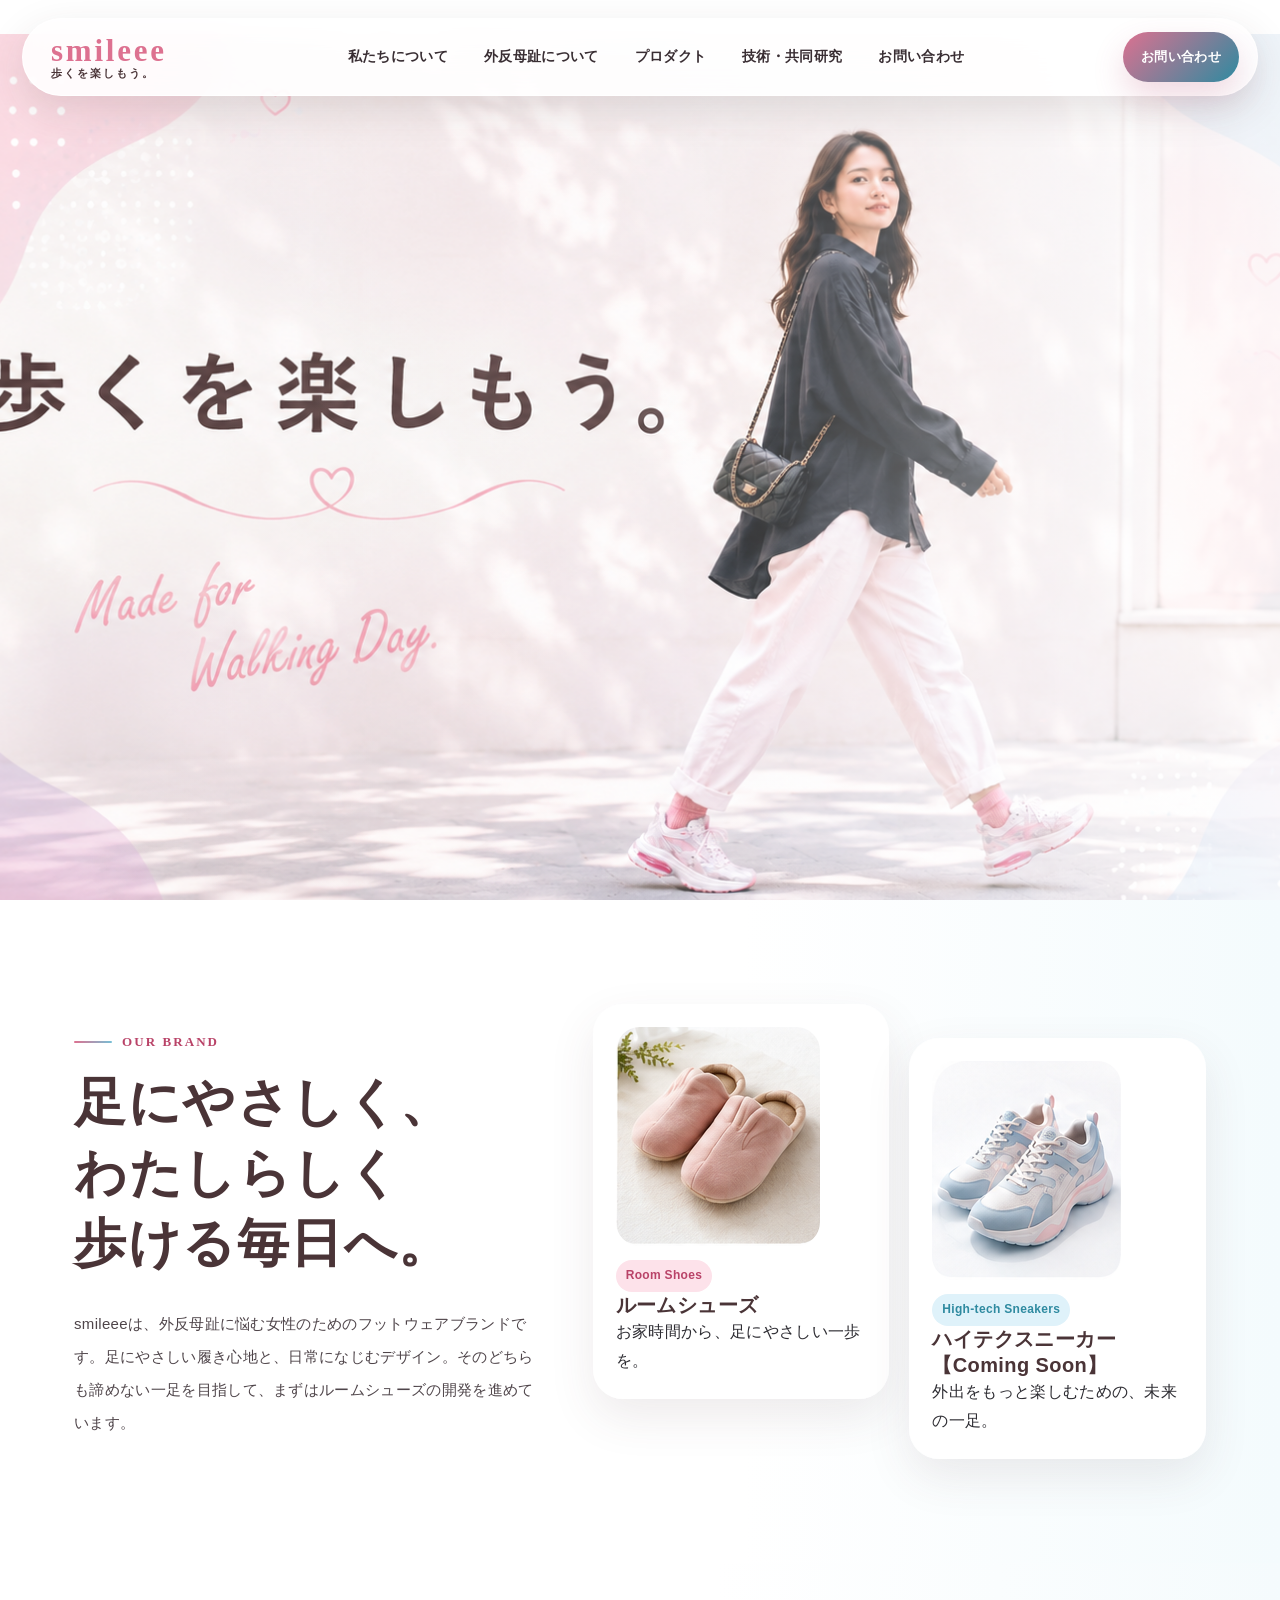
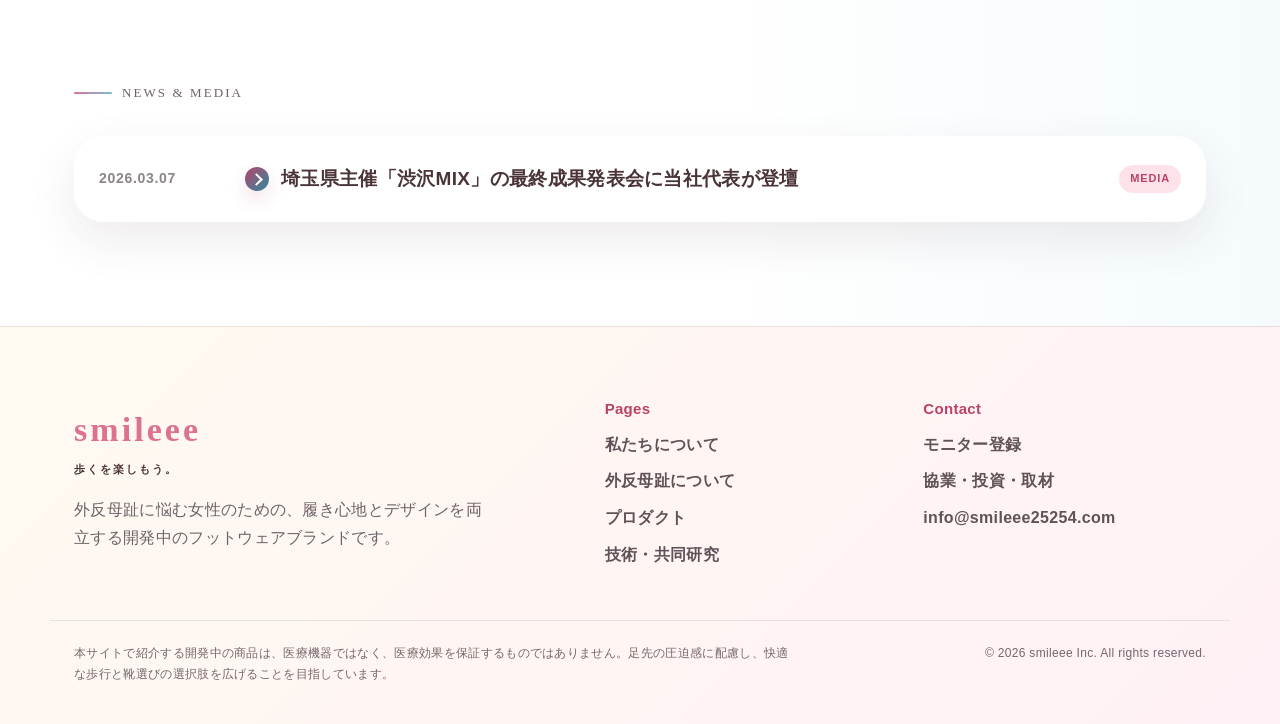
==== commit 773a6723: "HPテキスト修正を反映" ====
--- a/index.html
+++ b/index.html
@@ -4,7 +4,7 @@
   <meta charset="UTF-8">
   <meta name="viewport" content="width=device-width, initial-scale=1.0">
   <title>smileee | 歩くを楽しもう。</title>
-  <meta name="description" content="smileeeは外反母趾に悩む女性のための開発中フットウェアブランドです。">
+  <meta name="description" content="smileee（スマイリー）は、外反母趾に悩む女性のための、履き心地とデザインを両立するフットウェアブランド。現在、ルームシューズを開発中です。">
   <link rel="stylesheet" href="styles.css?v=20260530-walkingwoman">
 </head>
 <body>
@@ -25,19 +25,19 @@
   <main>
     
 <section class="hero home-hero top-simple-hero">
-  <img class="top-hero-image" src="assets/avatars/TOP walikingwoman.png" alt="街を歩く女性">
+  <img class="top-hero-image" src="assets/avatars/TOP walikingwoman.png" alt="外反母趾に配慮したフットウェアで街を歩く女性">
 </section>
 
 <section class="section business-section">
   <div class="container split-section">
     <div class="business-copy">
-      <p class="eyebrow">BUSINESS</p>
+      <p class="eyebrow">OUR BRAND</p>
       <h2>足にやさしく、<br>わたしらしく<br>歩ける毎日へ。</h2>
-      <p class="lead">smileeeは、外反母趾に悩む女性のために、足先の圧迫感に配慮した構造と、日常になじむデザインを両立するフットウェアブランドです。現在は、ルームシューズとハイテクスニーカーの開発を進めています。</p>
+      <p class="lead">smileeeは、外反母趾に悩む女性のためのフットウェアブランドです。足にやさしい履き心地と、日常になじむデザイン。そのどちらも諦めない一足を目指して、まずはルームシューズの開発を進めています。</p>
     </div>
     <div class="product-card-row">
       <a class="product-link-card" href="products.html">
-        <img src="assets/products/product_room_shoes_card.png" alt="ルームシューズ">
+        <img src="assets/products/product_room_shoes_card.png" alt="smileee開発中のピンクのルームシューズ">
         <div>
           <span class="small-label">Room Shoes</span>
           <h3>ルームシューズ</h3>
@@ -45,10 +45,10 @@
         </div>
       </a>
       <a class="product-link-card" href="products.html">
-        <img src="assets/products/product_high_tech_sneaker_card.png" alt="ハイテクスニーカー">
+        <img src="assets/products/product_high_tech_sneaker_card.png" alt="白と淡いピンク、水色のハイテクスニーカー">
         <div>
           <span class="small-label blue">High-tech Sneakers</span>
-          <h3>ハイテクスニーカー</h3>
+          <h3>ハイテクスニーカー【Coming Soon】</h3>
           <p>外出をもっと楽しむための、未来の一足。</p>
         </div>
       </a>
@@ -83,7 +83,7 @@
     <div class="footer-brand">
       <div class="brand-logo footer-logo">smileee</div>
       <p class="brand-tagline">歩くを楽しもう。</p>
-      <p class="footer-description">足先の圧迫感に配慮した構造と、日常になじむデザインを両立する、開発中のフットウェアブランドです。</p>
+      <p class="footer-description">外反母趾に悩む女性のための、履き心地とデザインを両立する開発中のフットウェアブランドです。</p>
     </div>
     <div>
       <h3>Pages</h3>
@@ -99,13 +99,13 @@
       <ul>
         <li><a href="contact.html#monitor">モニター登録</a></li>
         <li><a href="contact.html#partner">協業・投資・取材</a></li>
-        <li><a href="mailto:contact@example.com">contact@example.com</a></li>
+        <li><a href="mailto:info@smileee25254.com">info@smileee25254.com</a></li>
       </ul>
     </div>
   </div>
   <div class="container footer-bottom">
-    <p>本サイトの内容および開発中の商品は、医療効果を保証するものではありません。医療機器ではなく、足先の圧迫感に配慮し、快適な歩行と靴選びの選択肢をサポートすることを目指したプロダクトです。</p>
-    <p>© smileee. All rights reserved.</p>
+    <p>本サイトで紹介する開発中の商品は、医療機器ではなく、医療効果を保証するものではありません。足先の圧迫感に配慮し、快適な歩行と靴選びの選択肢を広げることを目指しています。</p>
+    <p>© 2026 smileee Inc. All rights reserved.</p>
   </div>
 </footer>
 
--- a/styles.css
+++ b/styles.css
@@ -278,6 +278,7 @@
 .about-story-card{padding:36px;background:linear-gradient(135deg,rgba(255,255,255,.96),rgba(255,244,248,.9))}
 .about-story-card p,.about-mvv-card p,.about-work-grid p,.about-team-card p,.about-company-card dd,.about-cta-panel p{color:#6b5e64;font-size:14px;font-weight:520;line-height:1.9;margin-top:10px}
 .about-story-card p:first-child{margin-top:0}
+.about-story-card p:not(:first-child):not(.about-story-sign){margin-top:18px}
 .about-story-card .about-story-sign{margin-top:26px;text-align:right;color:var(--rose-deep);font-weight:900;line-height:1.7}
 .about-mvv-section-new{background:linear-gradient(135deg,#fff7fb,#fff 54%,#eef9fc)}
 .about-mvv-grid{display:grid;grid-template-columns:repeat(3,minmax(0,1fr));gap:20px}
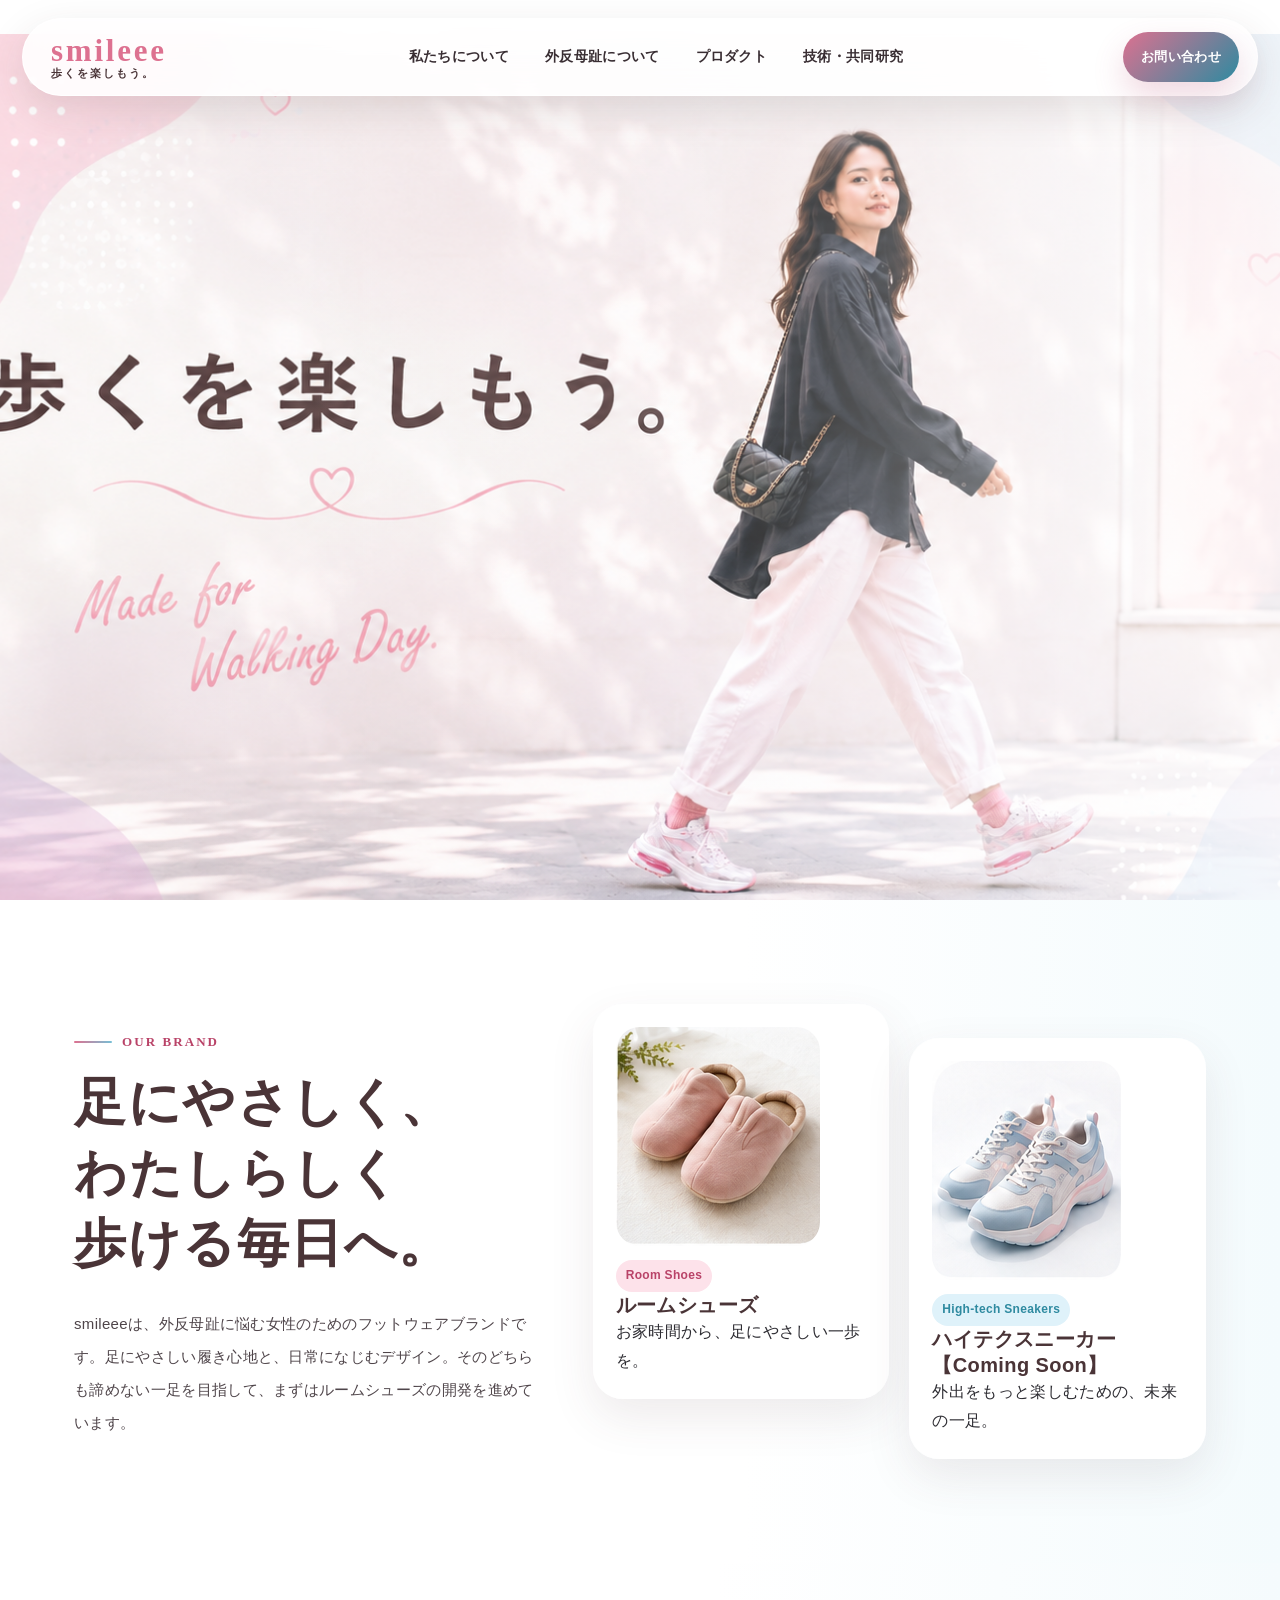
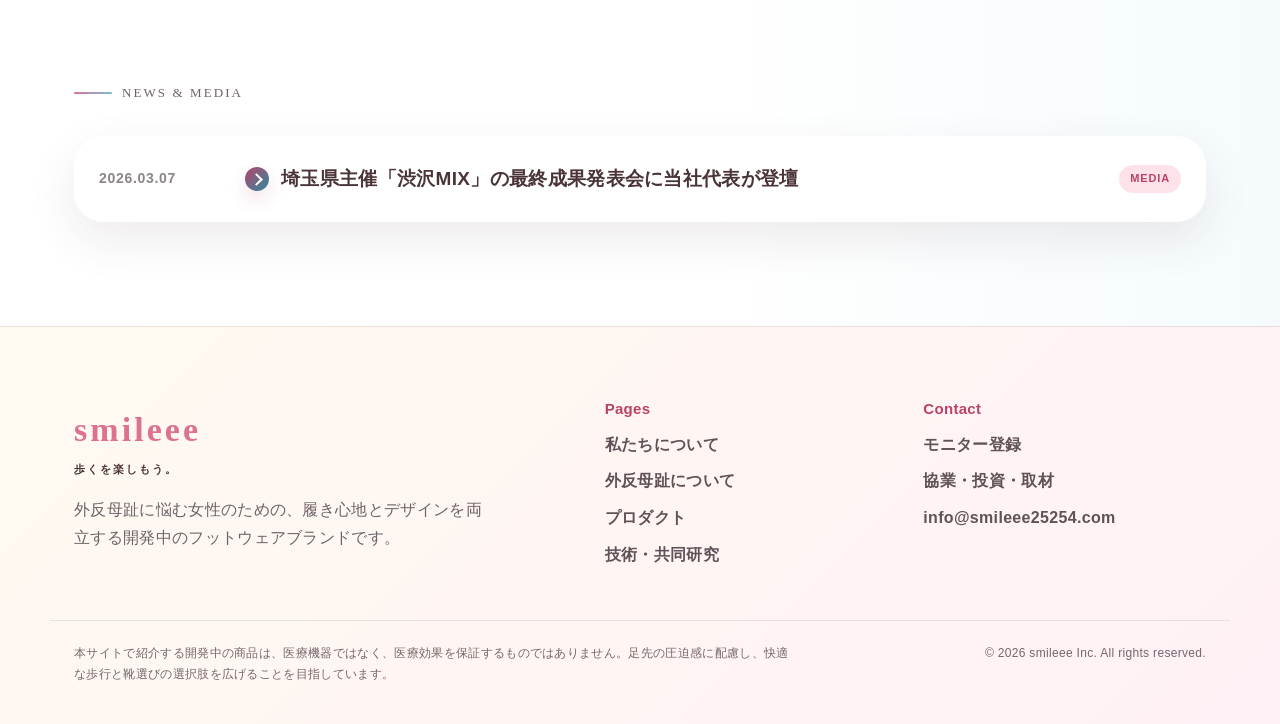
==== commit 90fd95ee: "今回の変更内容" ====
--- a/index.html
+++ b/index.html
@@ -5,7 +5,7 @@
   <meta name="viewport" content="width=device-width, initial-scale=1.0">
   <title>smileee | 歩くを楽しもう。</title>
   <meta name="description" content="smileee（スマイリー）は、外反母趾に悩む女性のための、履き心地とデザインを両立するフットウェアブランド。現在、ルームシューズを開発中です。">
-  <link rel="stylesheet" href="styles.css?v=20260530-walkingwoman">
+  <link rel="stylesheet" href="styles.css?v=20260814-text-cards-2">
 </head>
 <body>
   
@@ -16,7 +16,7 @@
       <span class="brand-tagline">歩くを楽しもう。</span>
     </a>
     <nav class="nav-links">
-      <a href="about.html">私たちについて</a><a href="hallux-valgus.html">外反母趾について</a><a href="products.html">プロダクト</a><a href="technology.html">技術・共同研究</a><a href="contact.html">お問い合わせ</a>
+      <a href="about.html">私たちについて</a><a href="hallux-valgus.html">外反母趾について</a><a href="products.html">プロダクト</a><a href="technology.html">技術・共同研究</a>
     </nav>
     <a class="header-cta" href="contact.html">お問い合わせ</a>
   </div>
--- a/styles.css
+++ b/styles.css
@@ -173,17 +173,9 @@
 .tech-axis-card h3{font-size:25px;line-height:1.5;letter-spacing:0}
 .tech-axis-card p,.tech-step-card p,.tech-design-grid p,.tech-soft-note,.tech-research-profile dd,.tech-process-grid p,.tech-medical-note p{color:#6b5e64;font-size:14px;font-weight:520;line-height:1.9;margin-top:12px}
 .tech-step-flow{display:grid;grid-template-columns:repeat(3,minmax(0,1fr));gap:24px;position:relative}
-.tech-step-card{position:relative;min-height:342px;padding:26px}
+.tech-step-card{position:relative;min-height:242px;padding:26px}
 .tech-step-card:not(:last-child):after{content:"";position:absolute;right:-26px;top:96px;width:28px;height:2px;background:linear-gradient(90deg,var(--rose),var(--teal));opacity:.62}
 .tech-step-card:not(:last-child):before{content:"";position:absolute;right:-27px;top:92px;width:8px;height:8px;border-top:2px solid var(--teal);border-right:2px solid var(--teal);transform:rotate(45deg);opacity:.68}
-.tech-line-icon{position:relative;display:block;width:64px;height:64px;border-radius:20px;background:linear-gradient(135deg,#fff1f5,#eaf7fc);border:1px solid rgba(46,138,160,.14);margin-bottom:18px}
-.tech-line-icon:before,.tech-line-icon:after{content:"";position:absolute}
-.tech-line-icon-phone:before{left:21px;top:10px;width:22px;height:40px;border:2px solid rgba(46,138,160,.68);border-radius:8px}
-.tech-line-icon-phone:after{left:17px;top:32px;width:30px;height:2px;background:rgba(185,67,104,.62)}
-.tech-line-icon-model:before{left:16px;top:18px;width:28px;height:28px;border:2px solid rgba(46,138,160,.68);transform:rotate(45deg)}
-.tech-line-icon-model:after{left:28px;top:10px;width:2px;height:44px;background:rgba(185,67,104,.5);transform:rotate(45deg)}
-.tech-line-icon-insole:before{left:17px;top:20px;width:34px;height:28px;border:2px solid rgba(46,138,160,.68);border-radius:60% 46% 44% 58%;transform:rotate(-10deg)}
-.tech-line-icon-insole:after{left:24px;top:28px;width:22px;height:2px;background:rgba(185,67,104,.56);transform:rotate(-10deg)}
 .tech-step-note{display:inline-flex;margin-top:12px!important;padding:8px 11px;border-radius:999px;background:#fff7ed;color:#7a6150!important;font-size:12px!important;font-weight:800!important}
 .tech-design-grid{display:grid;grid-template-columns:repeat(3,minmax(0,1fr));gap:18px}
 .tech-design-grid article{padding:26px;min-height:210px}
@@ -257,19 +249,9 @@
 .about-hero-copy{position:relative;z-index:2}
 .about-hero-copy h1{font-size:56px;line-height:1.24;letter-spacing:0;color:var(--brown)}
 .about-hero-copy .lead{max-width:720px;margin-top:22px;color:#5b5055;font-size:16px;line-height:2.05}
-.about-hero-visual{position:relative;z-index:2;min-height:560px}
-.about-orbit-card{position:absolute;inset:28px 0 22px 24px;border-radius:48px;background:rgba(255,255,255,.76);border:1px solid rgba(255,255,255,.96);box-shadow:0 28px 72px rgba(88,56,66,.15);backdrop-filter:blur(14px);overflow:hidden}
-.about-orbit-card:before{content:"";position:absolute;inset:76px 82px;border-radius:48% 52% 54% 46%;background:linear-gradient(135deg,rgba(255,241,246,.86),rgba(230,248,252,.86));border:1px solid rgba(255,255,255,.9)}
-.about-logo-mark{position:absolute;left:50%;top:50%;transform:translate(-50%,-50%);font-family:Georgia,"Times New Roman",serif;font-size:44px;font-weight:700;letter-spacing:.1em;color:var(--rose);z-index:2}
-.about-visual-chip{position:absolute;z-index:3;display:grid;gap:4px;min-width:150px;padding:16px 18px;border-radius:24px;background:rgba(255,255,255,.88);border:1px solid rgba(255,255,255,.96);box-shadow:0 18px 40px rgba(88,56,66,.12)}
-.about-visual-chip span{font-family:Georgia,"Times New Roman",serif;color:var(--rose-deep);font-size:12px;font-weight:900;letter-spacing:.12em}
-.about-visual-chip strong{color:#4f4247;font-size:18px}
-.chip-mission{left:54px;top:76px}.chip-vision{right:54px;top:126px}.chip-value{left:108px;bottom:72px}
-.about-mini-icon{position:absolute;z-index:3;width:56px;height:56px;border-radius:20px;background:rgba(255,255,255,.86);border:1px solid rgba(255,255,255,.96);box-shadow:0 14px 30px rgba(88,56,66,.1)}
-.about-mini-icon:before,.about-mini-icon:after{content:"";position:absolute}
-.about-mini-foot{right:102px;bottom:86px}.about-mini-foot:before{left:18px;top:13px;width:20px;height:30px;border:2px solid rgba(46,138,160,.62);border-radius:55% 45% 48% 52%;transform:rotate(-12deg)}.about-mini-foot:after{left:15px;top:9px;width:6px;height:6px;border-radius:50%;background:rgba(185,67,104,.38);box-shadow:9px 0 0 rgba(185,67,104,.32),17px 2px 0 rgba(185,67,104,.26)}
-.about-mini-life{left:72px;bottom:188px}.about-mini-life:before{left:16px;top:18px;width:24px;height:18px;border-radius:50% 50% 45% 45%;border:2px solid rgba(185,67,104,.55)}.about-mini-life:after{left:27px;top:12px;width:2px;height:30px;background:rgba(46,138,160,.45)}
-.about-mini-research{right:126px;top:58px}.about-mini-research:before{left:18px;top:14px;width:20px;height:26px;border:2px solid rgba(46,138,160,.6);border-radius:8px}.about-mini-research:after{left:23px;top:22px;width:10px;height:2px;background:rgba(185,67,104,.5);box-shadow:0 7px 0 rgba(185,67,104,.42)}
+.about-hero-visual{position:relative;z-index:2}
+.about-hero-photo{position:relative;width:min(100%,480px);margin:0 0 0 auto;aspect-ratio:809/1024;border-radius:48px;border:1px solid rgba(255,255,255,.96);box-shadow:0 28px 72px rgba(88,56,66,.15);overflow:hidden;background:linear-gradient(135deg,rgba(255,241,246,.86),rgba(230,248,252,.86))}
+.about-hero-photo img{width:100%;height:100%;object-fit:contain;display:block}
 .about-story-section{background:#fff}
 .about-story-section:before{content:"";position:absolute;left:-100px;bottom:28px;width:280px;height:220px;border-radius:54% 46% 42% 58%;background:rgba(255,241,246,.72);pointer-events:none}
 .about-story-grid{display:grid;grid-template-columns:minmax(0,.86fr) minmax(420px,1.14fr);gap:52px;align-items:center}
@@ -322,8 +304,8 @@
 .about-cta-panel h2{font-size:clamp(32px,4vw,50px);line-height:1.36;letter-spacing:0}
 .about-cta-panel p:not(.eyebrow){max-width:680px;margin:16px auto 0}
 .about-cta-panel .hero-actions{justify-content:center}
-@media(max-width:1100px){.about-hero-grid,.about-story-grid,.about-company-grid{grid-template-columns:1fr}.about-hero-visual{width:min(640px,100%);margin:0 auto}.about-mvv-grid,.about-work-grid{grid-template-columns:1fr}.about-leadership-grid{grid-template-columns:1fr}.about-team-grid{grid-template-columns:repeat(2,minmax(0,1fr))}.about-company-label span{font-size:64px}}
-@media(max-width:680px){.about-hero{min-height:auto;padding:112px 0 64px}.about-hero-grid{gap:34px}.about-hero-copy h1{font-size:38px;line-height:1.3}.about-hero-copy .lead{font-size:15px;line-height:1.9}.about-hero-actions,.about-cta-panel .hero-actions{display:grid;grid-template-columns:1fr}.about-hero-visual{min-height:430px}.about-orbit-card{inset:8px 0 0;border-radius:34px}.about-orbit-card:before{inset:74px 34px}.about-logo-mark{font-size:30px}.about-visual-chip{min-width:128px;padding:13px 14px;border-radius:20px}.chip-mission{left:18px;top:44px}.chip-vision{right:18px;top:102px}.chip-value{left:34px;bottom:58px}.about-mini-icon{width:48px;height:48px}.about-mini-foot{right:48px;bottom:60px}.about-mini-life{left:22px;bottom:168px}.about-mini-research{right:44px;top:28px}.about-story-card,.about-mvv-card,.about-work-grid article,.about-team-card,.about-company-card,.about-cta-panel{padding:22px}.about-section-copy h2,.about-team-section .section-heading h2,.about-work-section .section-heading h2{font-size:30px}.about-team-grid{grid-template-columns:1fr}.about-team-card.featured{grid-template-columns:1fr}.about-team-card.featured .about-avatar{width:78px;height:78px;font-size:18px}.about-company-card div{grid-template-columns:1fr;gap:8px;padding:18px 0}.about-company-label span{font-size:48px}.about-cta-panel h2{font-size:30px}}
+@media(max-width:1100px){.about-hero-grid,.about-story-grid,.about-company-grid{grid-template-columns:1fr}.about-hero-visual{width:min(640px,100%);margin:0 auto}.about-hero-photo{margin:0 auto}.about-mvv-grid,.about-work-grid{grid-template-columns:1fr}.about-leadership-grid{grid-template-columns:1fr}.about-team-grid{grid-template-columns:repeat(2,minmax(0,1fr))}.about-company-label span{font-size:64px}}
+@media(max-width:680px){.about-hero{min-height:auto;padding:112px 0 64px}.about-hero-grid{gap:34px}.about-hero-copy h1{font-size:38px;line-height:1.3}.about-hero-copy .lead{font-size:15px;line-height:1.9}.about-hero-actions,.about-cta-panel .hero-actions{display:grid;grid-template-columns:1fr}.about-hero-photo{border-radius:34px}.about-story-card,.about-mvv-card,.about-work-grid article,.about-team-card,.about-company-card,.about-cta-panel{padding:22px}.about-section-copy h2,.about-team-section .section-heading h2,.about-work-section .section-heading h2{font-size:30px}.about-team-grid{grid-template-columns:1fr}.about-team-card.featured{grid-template-columns:1fr}.about-team-card.featured .about-avatar{width:78px;height:78px;font-size:18px}.about-company-card div{grid-template-columns:1fr;gap:8px;padding:18px 0}.about-company-label span{font-size:48px}.about-cta-panel h2{font-size:30px}}
 @media(max-width:1100px){.nav-links{display:none}.hero-grid,.split-section,.status-panel,.contact-grid{grid-template-columns:1fr}.value-grid,.four-grid,.feature-image-grid{grid-template-columns:repeat(2,1fr)}.guide-grid{grid-template-columns:repeat(3,1fr)}.mvv-grid,.member-grid,.three-grid{grid-template-columns:1fr}.process-line{grid-template-columns:repeat(2,1fr)}.image-collage{min-height:720px}.visual-main-card{position:relative;right:auto;top:auto;width:100%}.floating-room,.floating-phone,.floating-insole{position:relative;left:auto;right:auto;top:auto;bottom:auto;width:100%;margin-top:14px}.tag-room,.tag-app{display:none}.product-card-row{grid-template-columns:1fr}}
 @media(max-width:680px){.site-header{left:10px;right:10px;top:10px;border-radius:26px}.header-inner{min-height:66px;padding:10px 14px}.header-cta{display:none}.brand-logo{font-size:26px}.page-hero{padding:122px 0 64px}.inner-hero{min-height:auto}.section{padding:74px 0}h1{font-size:38px}.value-grid,.four-grid,.feature-image-grid,.guide-grid,.process-line{grid-template-columns:1fr}.value-card{grid-template-columns:58px 1fr}.value-icon{width:58px;height:58px}.footer-grid,.footer-bottom{display:grid;grid-template-columns:1fr}.cta-panel{padding:32px 22px}.member-card{grid-template-columns:72px 1fr}.member-avatar{width:72px;height:72px}}
 @media(max-width:1100px){.business-section .split-section{grid-template-columns:1fr}.business-section .product-link-card:nth-child(2){margin-top:0}}
@@ -445,12 +427,9 @@
 .products-lineup-card .btn{margin-top:auto;width:100%}
 .products-design-section{background:linear-gradient(135deg,#fff7fb 0%,#fff 52%,#eef9fc 100%)}
 .products-design-grid{display:grid;grid-template-columns:repeat(3,minmax(0,1fr));gap:18px}
-.products-design-grid article{position:relative;min-height:284px;padding:26px;border-radius:32px;background:rgba(255,255,255,.92);border:1px solid rgba(255,255,255,.96);box-shadow:var(--soft-shadow);overflow:hidden}
+.products-design-grid article{position:relative;min-height:212px;padding:26px;border-radius:32px;background:rgba(255,255,255,.92);border:1px solid rgba(255,255,255,.96);box-shadow:var(--soft-shadow);overflow:hidden}
 .products-design-grid article:before{content:"";position:absolute;right:-46px;top:-48px;width:132px;height:112px;border-radius:50%;background:rgba(223,242,250,.62)}
 .products-design-grid article:nth-child(2):before{background:rgba(253,226,234,.66)}
-.products-design-grid span{position:relative;z-index:1;display:inline-grid;place-items:center;width:38px;height:38px;border-radius:50%;background:#dff2fa;color:var(--teal);font-size:12px;font-weight:900;margin-bottom:14px}
-.products-design-grid article:nth-child(2) span{background:#fde2ea;color:var(--rose-deep)}
-.products-design-grid img{position:relative;z-index:1;width:58px;height:58px;object-fit:contain;margin-bottom:14px}
 .products-design-grid h3,.products-design-grid p{position:relative;z-index:1}
 .products-design-grid p{color:#6b5e64;font-size:14px;font-weight:520;line-height:1.9;margin-top:10px}
 .products-split,.technology-split{display:grid;grid-template-columns:minmax(0,.9fr) minmax(360px,1.1fr);gap:34px;align-items:center}
@@ -506,7 +485,6 @@
 .hallux-explain-list p{margin:0!important;color:#4f4247!important;font-weight:850!important;line-height:1.65!important}
 .hallux-customer-grid{display:grid;grid-template-columns:1fr 1fr;gap:22px}
 .hallux-customer-grid article{padding:28px;border-radius:32px;background:rgba(255,255,255,.92);border:1px solid rgba(255,255,255,.96);box-shadow:var(--soft-shadow)}
-.hallux-customer-grid img,.hallux-customer-grid svg{width:74px;height:74px;object-fit:contain;margin-bottom:18px;display:block}
 .hallux-customer-grid article:nth-child(2){background:linear-gradient(135deg,rgba(255,255,255,.95),rgba(236,249,252,.9))}
 .hallux-scale-section{background:linear-gradient(135deg,#fff2f6,#fff 58%,#eef9fc)}
 .hallux-scale-message{display:inline-flex;margin-top:22px!important;padding:13px 18px;border-radius:999px;background:linear-gradient(135deg,#fde2ea,#dff2fa);color:#9e315e!important;font-weight:900!important;line-height:1.55!important}
@@ -534,3 +512,21 @@
 .technology-cta-panel{padding:48px}
 @media(max-width:680px){.technology-axis-section{padding-top:122px}.technology-hero-copy h1{font-size:38px;line-height:1.3}.technology-section-copy h2,.technology-axis-section .section-heading h2,.technology-data-section .section-heading h2,.technology-development-section .section-heading h2,.technology-cta-panel h2{font-size:30px}.technology-hero-visual{min-height:450px}.technology-cta-panel{padding:22px}}
 @media(max-width:680px){.products-design-grid{grid-template-columns:1fr}.products-design-grid article{min-height:auto;padding:22px}}
+
+/* ===== Text-first card design (no icons) ===== */
+.products-design-grid h3,.hallux-customer-grid h3{font-size:20px;line-height:1.6;letter-spacing:0;color:var(--brown)}
+
+/* accent rule along the top edge of each text card */
+.products-design-grid article,.hallux-customer-grid article,.tech-step-card,.tech-axis-card,.about-mvv-card{box-shadow:inset 0 3px 0 rgba(221,113,144,.5),var(--soft-shadow);transition:transform .26s ease}
+.products-design-grid article:nth-child(odd),.hallux-customer-grid article:nth-child(2),.tech-step-card,.tech-axis-card.blue{box-shadow:inset 0 3px 0 rgba(46,138,160,.45),var(--soft-shadow)}
+.about-mvv-card.vision{box-shadow:inset 0 3px 0 rgba(46,138,160,.45),var(--soft-shadow)}
+.about-mvv-card.value{box-shadow:inset 0 3px 0 rgba(63,141,121,.45),var(--soft-shadow)}
+@media(hover:hover){.products-design-grid article:hover,.hallux-customer-grid article:hover,.tech-step-card:hover,.tech-axis-card:hover,.about-mvv-card:hover{transform:translateY(-4px)}}
+@media(prefers-reduced-motion:reduce){.products-design-grid article,.hallux-customer-grid article,.tech-step-card,.tech-axis-card,.about-mvv-card{transition:none}.products-design-grid article:hover,.hallux-customer-grid article:hover,.tech-step-card:hover,.tech-axis-card:hover,.about-mvv-card:hover{transform:none}}
+
+.products-design-grid article{min-height:186px}
+.hallux-customer-grid article{position:relative;overflow:hidden}
+.hallux-customer-grid article:after{content:"";position:absolute;right:-54px;bottom:-58px;width:150px;height:150px;border-radius:50%;background:rgba(253,226,234,.5);z-index:0}
+.hallux-customer-grid article:nth-child(2):after{background:rgba(223,242,250,.58)}
+.hallux-customer-grid h3,.hallux-customer-grid p{position:relative;z-index:1}
+@media(max-width:680px){.products-design-grid article{min-height:auto}.hallux-customer-grid article:after{width:120px;height:120px;right:-44px;bottom:-46px}}
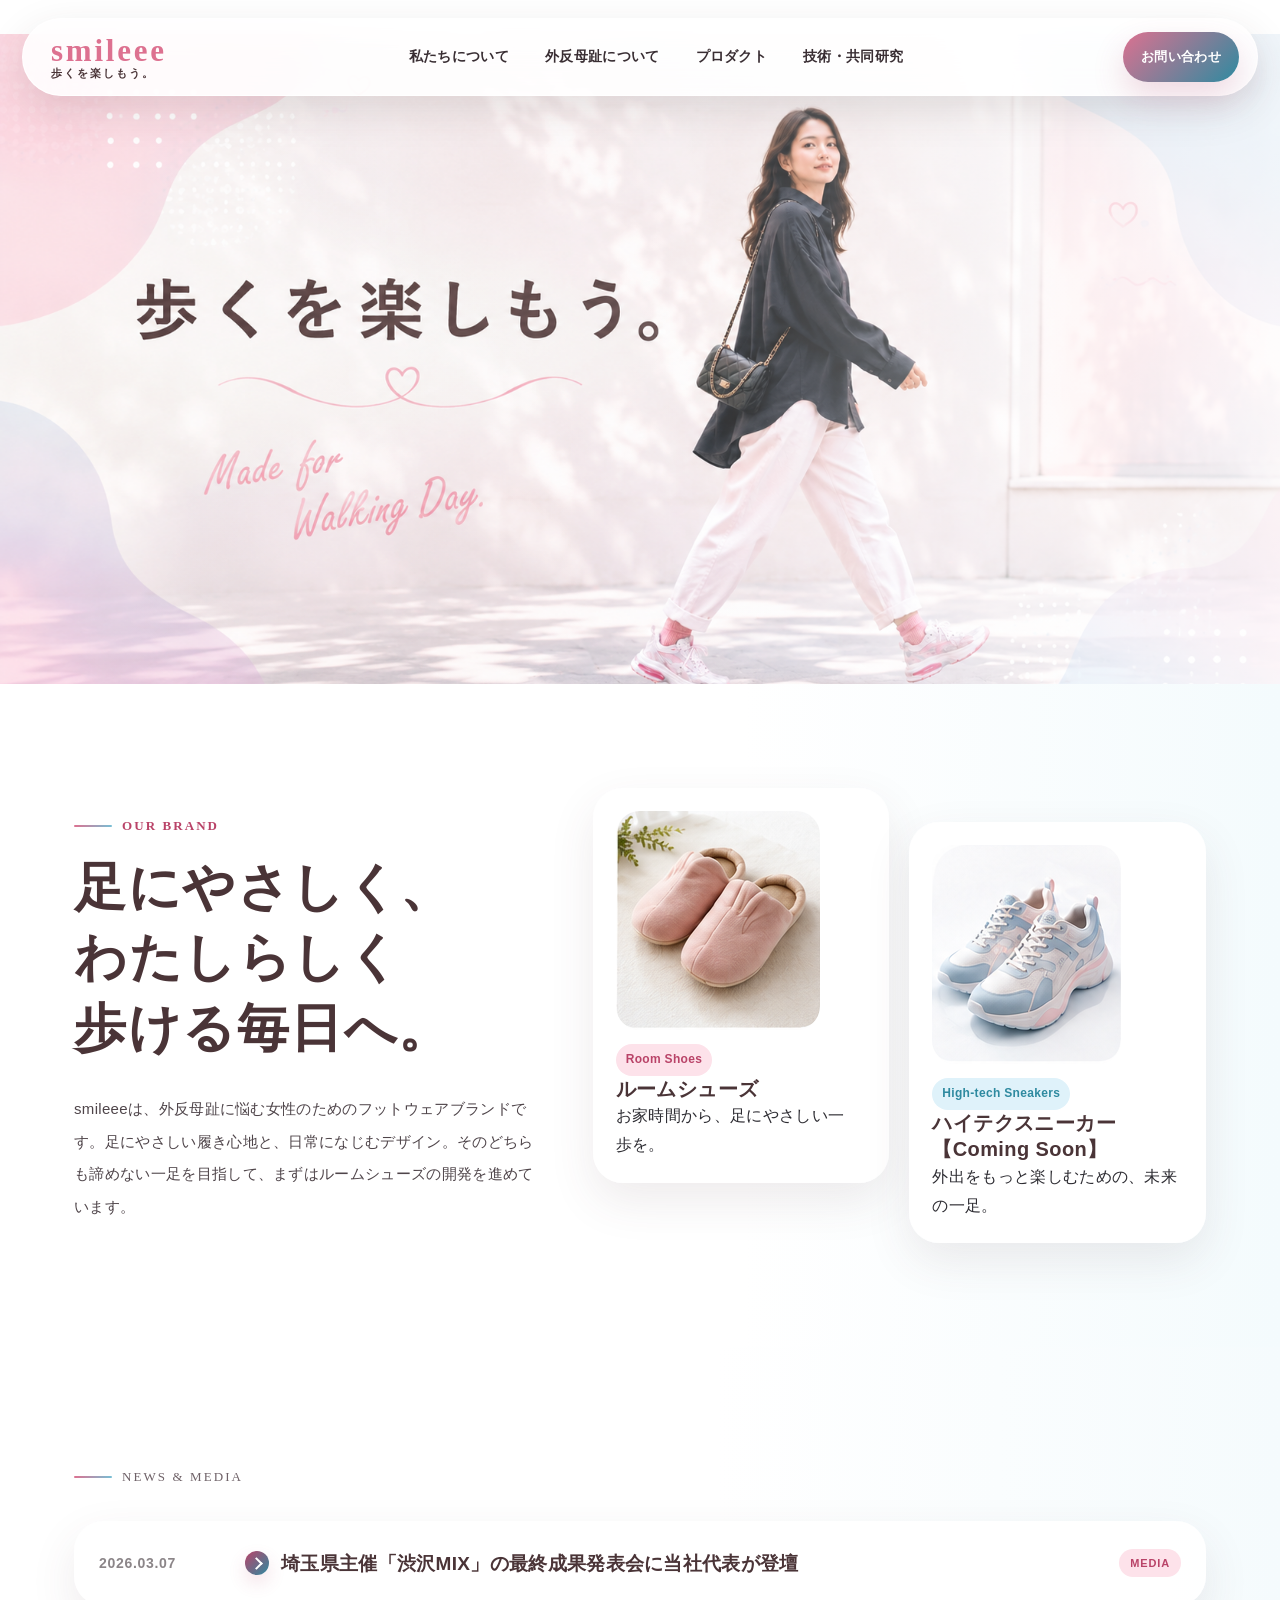
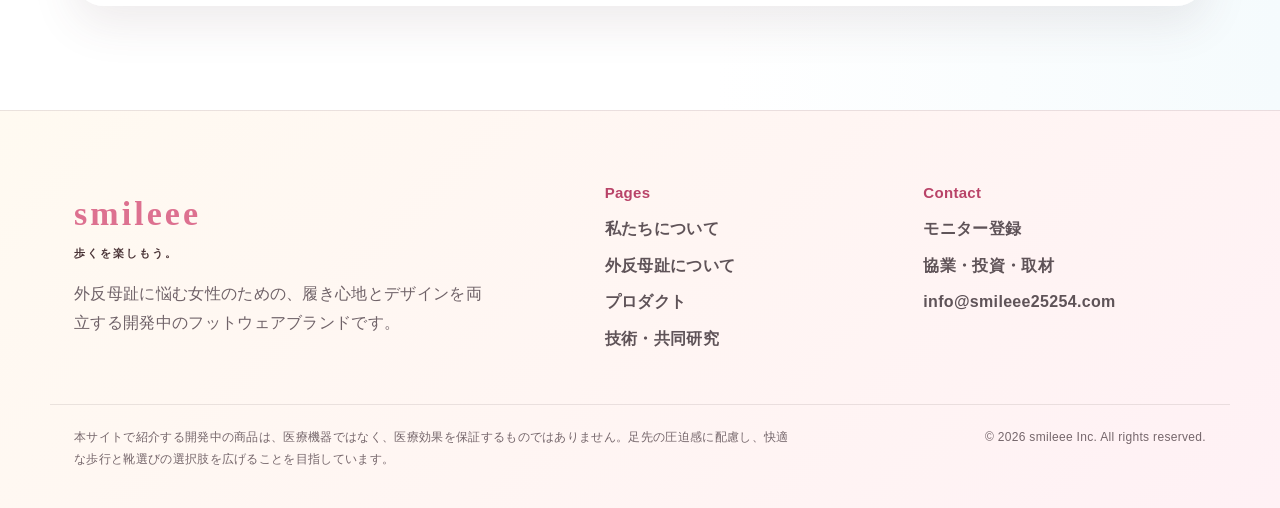
==== commit 868cb09c: "今回の変更内容" ====
--- a/index.html
+++ b/index.html
@@ -5,7 +5,8 @@
   <meta name="viewport" content="width=device-width, initial-scale=1.0">
   <title>smileee | 歩くを楽しもう。</title>
   <meta name="description" content="smileee（スマイリー）は、外反母趾に悩む女性のための、履き心地とデザインを両立するフットウェアブランド。現在、ルームシューズを開発中です。">
-  <link rel="stylesheet" href="styles.css?v=20260814-text-cards-2">
+  <link rel="stylesheet" href="styles.css?v=20260817-responsive-1">
+  <script src="site.js?v=20260817-responsive-1" defer></script>
 </head>
 <body>
   
@@ -18,9 +19,26 @@
     <nav class="nav-links">
       <a href="about.html">私たちについて</a><a href="hallux-valgus.html">外反母趾について</a><a href="products.html">プロダクト</a><a href="technology.html">技術・共同研究</a>
     </nav>
-    <a class="header-cta" href="contact.html">お問い合わせ</a>
+    <div class="header-actions">
+      <a class="header-cta" href="contact.html">お問い合わせ</a>
+      <button class="nav-toggle" type="button" id="nav-toggle"
+              aria-controls="global-menu" aria-expanded="false" aria-label="メニューを開く">
+        <span aria-hidden="true"></span><span aria-hidden="true"></span><span aria-hidden="true"></span>
+      </button>
+    </div>
   </div>
 </header>
+
+<div class="mobile-nav" id="global-menu" role="dialog" aria-modal="true" aria-label="メニュー">
+  <nav class="mobile-nav-links" aria-label="モバイルナビゲーション">
+    <a href="about.html">私たちについて</a>
+    <a href="hallux-valgus.html">外反母趾について</a>
+    <a href="products.html">プロダクト</a>
+    <a href="technology.html">技術・共同研究</a>
+    <a class="mobile-nav-cta" href="contact.html">お問い合わせ</a>
+    <a class="mobile-nav-mail" href="mailto:info@smileee25254.com">info@smileee25254.com</a>
+  </nav>
+</div>
 
   <main>
     
--- a/styles.css
+++ b/styles.css
@@ -530,3 +530,198 @@
 .hallux-customer-grid article:nth-child(2):after{background:rgba(223,242,250,.58)}
 .hallux-customer-grid h3,.hallux-customer-grid p{position:relative;z-index:1}
 @media(max-width:680px){.products-design-grid article{min-height:auto}.hallux-customer-grid article:after{width:120px;height:120px;right:-44px;bottom:-46px}}
+
+/* ==================================================================
+   RESPONSIVE LAYER — 2026-08-17
+   Breakpoints: 1100px (tablet / nav switch), 900px (narrow tablet),
+                680px (phone), 420px (small phone)
+   ================================================================== */
+
+/* ---- 1. Base hardening ------------------------------------------ */
+html{-webkit-text-size-adjust:100%;text-size-adjust:100%}
+body{overflow-x:hidden}
+.container{padding-left:max(24px,env(safe-area-inset-left));padding-right:max(24px,env(safe-area-inset-right))}
+/* the header is fixed — keep in-page anchors (#monitor / #partner) clear of it */
+[id]{scroll-margin-top:124px}
+a:focus-visible,button:focus-visible,.btn:focus-visible{outline:3px solid rgba(46,138,160,.6);outline-offset:3px;border-radius:14px}
+@media(prefers-reduced-motion:reduce){html{scroll-behavior:auto}*,*::before,*::after{animation-duration:.01ms!important;animation-iteration-count:1!important;transition-duration:.01ms!important;scroll-behavior:auto!important}}
+
+/* ---- 2. Header layout + hamburger -------------------------------- */
+.header-actions{display:flex;align-items:center;gap:10px;flex:0 0 auto}
+.nav-toggle{display:none}
+@media(max-width:1100px){
+  .nav-toggle{display:grid;align-content:center;justify-items:center;gap:5px;width:46px;height:46px;padding:0;flex:0 0 auto;border:1px solid rgba(185,67,104,.2);border-radius:16px;background:rgba(255,255,255,.92);box-shadow:0 8px 20px rgba(88,56,66,.08);cursor:pointer;-webkit-tap-highlight-color:transparent}
+  .nav-toggle span{display:block;width:20px;height:2px;border-radius:2px;background:var(--rose-deep);transition:transform .26s ease,opacity .18s ease}
+  .nav-toggle[aria-expanded="true"] span:nth-child(1){transform:translateY(7px) rotate(45deg)}
+  .nav-toggle[aria-expanded="true"] span:nth-child(2){opacity:0}
+  .nav-toggle[aria-expanded="true"] span:nth-child(3){transform:translateY(-7px) rotate(-45deg)}
+}
+
+/* ---- 3. Mobile navigation drawer --------------------------------- */
+.mobile-nav{position:fixed;inset:0;z-index:99;display:grid;align-content:start;padding:124px max(22px,env(safe-area-inset-right)) calc(36px + env(safe-area-inset-bottom,0px)) max(22px,env(safe-area-inset-left));background:linear-gradient(180deg,rgba(255,255,255,.97) 0%,rgba(255,244,248,.97) 100%);backdrop-filter:blur(18px);overflow-y:auto;overscroll-behavior:contain;opacity:0;visibility:hidden;transform:translateY(-10px);transition:opacity .24s ease,transform .28s ease,visibility .28s}
+.mobile-nav.is-open{opacity:1;visibility:visible;transform:none}
+.mobile-nav-links{display:grid;gap:8px;width:100%;max-width:560px;margin:0 auto}
+.mobile-nav-links a{display:flex;align-items:center;min-height:58px;padding:0 20px;border-radius:20px;background:rgba(255,255,255,.78);border:1px solid rgba(255,255,255,.94);box-shadow:0 8px 20px rgba(88,56,66,.06);color:#392e33;font-size:16px;font-weight:800}
+.mobile-nav-links a.active{background:linear-gradient(135deg,rgba(253,226,234,.96),rgba(210,237,248,.92));color:var(--rose-deep)}
+.mobile-nav-cta{margin-top:14px;justify-content:center;background:linear-gradient(135deg,var(--rose-deep),#db7f98 48%,var(--teal))!important;color:#fff!important;border-color:rgba(255,255,255,.9)!important;box-shadow:0 16px 34px rgba(185,67,104,.24)!important}
+.mobile-nav-mail{margin-top:2px;min-height:46px!important;justify-content:center;background:transparent!important;border:0!important;box-shadow:none!important;color:var(--teal)!important;font-size:13px!important;text-decoration:underline;text-underline-offset:4px}
+body.nav-open{overflow:hidden}
+@media(min-width:1101px){.mobile-nav{display:none}}
+@media(max-width:680px){.mobile-nav{padding-top:102px}[id]{scroll-margin-top:100px}}
+
+/* ---- 4. Fluid typography (replaces fixed-px headings) ------------ */
+/* balance keeps Japanese headings from leaving a 1–2 character orphan line */
+h1,h2,h3{text-wrap:balance}
+.lead,.section-heading p,p{text-wrap:pretty}
+h1{font-size:clamp(34px,6vw,76px)}
+h2{font-size:clamp(28px,3.4vw,46px)}
+.business-copy h2{font-size:clamp(28px,4.1vw,56px)}
+.about-hero-copy h1{font-size:clamp(34px,5.6vw,56px)}
+.hallux-hero-copy h1{font-size:clamp(34px,5.6vw,58px)}
+.room-hero-copy h1,.sneaker-hero-copy h1{font-size:clamp(34px,5.6vw,56px)}
+.technology-hero-copy h1{font-size:clamp(34px,5.4vw,54px)}
+.moved-page-panel h1{font-size:clamp(32px,4.6vw,58px)}
+.about-section-copy h2,.about-company-label h2,.about-mvv-section .section-heading h1{font-size:clamp(28px,4vw,52px)}
+.about-cta-panel h2{font-size:clamp(28px,4vw,50px)}
+.products-section-copy h2{font-size:clamp(28px,4vw,52px)}
+.technology-section-copy h2,.technology-axis-section .section-heading h2,.technology-data-section .section-heading h2,.technology-development-section .section-heading h2,.technology-cta-panel h2{font-size:clamp(28px,3.6vw,42px)}
+.room-section-copy h2,.sneaker-section-copy h2{font-size:clamp(28px,3.6vw,42px)}
+.hallux-numbered-copy h2,.hallux-numbered-heading h2{font-size:clamp(28px,4vw,54px)}
+.hallux-numbered-copy h3,.hallux-numbered-heading h3{font-size:clamp(21px,2.7vw,36px)}
+.tech-axis-card h3{font-size:clamp(20px,2.2vw,25px)}
+.about-mvv-card h3{font-size:clamp(19px,2.1vw,24px)}
+.about-team-card h3{font-size:clamp(19px,2vw,22px)}
+.tech-research-profile h3{font-size:clamp(24px,3vw,32px)}
+.tech-medical-note h2{font-size:clamp(24px,2.6vw,30px)}
+.hallux-pie-center strong{font-size:clamp(38px,9vw,58px)}
+.room-concept-card h3{font-size:clamp(24px,3vw,30px)}
+.footer-logo{font-size:clamp(28px,3vw,34px)}
+
+/* ---- 5. Top hero (index) -----------------------------------------
+   The hero artwork is a 16:9 landscape image with the tagline baked in.
+   `cover` on a portrait viewport crops the message away, so below the
+   desktop breakpoint the image is shown whole as a full-width banner. */
+/* Desktop: cap the hero height at the image's own 1672:941 ratio (less the
+   34px bleed) so `cover` can never crop the tagline off the left and right.
+   On short, wide windows 100svh wins and only the top/bottom is trimmed. */
+@media(min-width:1101px){
+  .top-simple-hero{min-height:min(100vh,calc(56.28vw - 36px));min-height:min(100svh,calc(56.28vw - 36px))}
+}
+@media(max-width:1100px){
+  .top-simple-hero{display:block;min-height:0;padding:calc(112px + env(safe-area-inset-top,0px)) 0 0;background:#fff}
+  .top-simple-hero::after{display:none}
+  .top-hero-image{position:relative;left:auto;right:auto;top:auto;bottom:auto;width:100%;height:auto;aspect-ratio:1672/941;object-fit:cover;object-position:center center}
+}
+@media(max-width:680px){
+  .top-simple-hero{padding-top:calc(94px + env(safe-area-inset-top,0px))}
+}
+
+/* ---- 6. Narrow tablet (<=900px) ---------------------------------- */
+@media(max-width:900px){
+  /* three footer columns squeeze the e-mail address below ~900px */
+  .footer-grid{grid-template-columns:1fr 1fr;gap:30px 24px}
+  .footer-brand{grid-column:1/-1}
+  .footer-description{max-width:none}
+  .footer-bottom{display:grid;grid-template-columns:1fr;gap:12px}
+  .footer-bottom p:first-child{max-width:none}
+  /* min-heights were tuned for 3–4 card rows; once stacked they leave dead space */
+  .tech-axis-card,.tech-step-card,.tech-design-grid article,.tech-process-grid article,
+  .about-mvv-card,.about-work-grid article,.products-design-grid article,
+  .room-concept-card,.hallux-approach-grid article,.hallux-choice-grid article,
+  .contact-path,.value-card{min-height:0}
+}
+/* Bounded range: a plain max-width:900px block would sit later in the cascade
+   than the existing max-width:680px rules and leak onto phones. */
+@media(min-width:681px) and (max-width:900px){
+  .products-design-grid,.technology-card-grid.three,.technology-dev-grid{grid-template-columns:repeat(2,minmax(0,1fr))}
+  .hallux-customer-grid{grid-template-columns:1fr}
+}
+/* when a split stacks, the heading should read before the side panel */
+@media(max-width:1100px){
+  .technology-split.reverse .technology-section-copy,
+  .products-split.reverse .products-section-copy{order:-1}
+}
+
+/* ---- 7. Phone (<=680px) ------------------------------------------ */
+@media(max-width:680px){
+  .note-panel{grid-template-columns:1fr;gap:16px;padding:26px 22px;border-radius:26px}
+  .note-panel img{width:64px}
+  .contact-path{min-height:0}
+  .contact-path img{width:70px;height:70px}
+  .guide-grid{grid-template-columns:repeat(2,minmax(0,1fr));gap:12px}
+  .products-lineup-card>img{aspect-ratio:1.2}
+  .about-story-card .about-story-sign{text-align:left}
+  .footer-grid{grid-template-columns:1fr}
+  .site-footer{padding:56px 0 32px}
+  .site-footer li{margin:4px 0}
+  .site-footer li a{display:inline-block;padding:6px 0}
+  .footer-bottom{font-size:11px;margin-top:32px}
+  /* inline citation links: vertical padding grows the hit area without
+     changing layout (they must stay inline so long citations can wrap) */
+  .hallux-source a{padding:7px 0}
+  .hallux-explain-list article{grid-template-columns:30px 1fr;gap:10px;padding:12px 14px}
+  .hallux-explain-list span{width:30px;height:30px}
+  .tech-research-profile dl{gap:10px}
+}
+
+/* ---- 8. Small phone (<=420px) ------------------------------------ */
+@media(max-width:420px){
+  .container{padding-left:max(18px,env(safe-area-inset-left));padding-right:max(18px,env(safe-area-inset-right))}
+  .site-header{left:8px;right:8px}
+  .header-inner{min-height:60px;padding:8px 10px 8px 16px;gap:10px}
+  .brand{min-width:0}
+  .header-inner .brand-logo{font-size:23px}
+  .header-inner .brand-tagline{font-size:10px;letter-spacing:.12em}
+  .nav-toggle{width:42px;height:42px;border-radius:14px}
+  .mobile-nav{padding-top:94px}
+  .btn{min-height:50px;padding:0 18px;font-size:13px}
+  /* hard-coded <br> in headings fights the narrow measure — let text reflow */
+  h1 br,h2 br{display:none}
+  .section{padding:60px 0}
+  .about-story-card,.about-mvv-card,.about-work-grid article,.about-team-card,
+  .about-company-card,.about-cta-panel,.products-lineup-card,.products-design-grid article,
+  .hallux-customer-grid article,.tech-axis-card,.tech-step-card,.tech-research-profile,
+  .tech-medical-note,.technology-cta-panel,.contact-path,.moved-page-panel,
+  .product-link-card,.info-card,.guide-card,.problem-card{padding:18px;border-radius:24px}
+  .news-list{padding:0 14px;border-radius:20px}
+  .hallux-diagram-card{padding:18px;border-radius:26px}
+  .hallux-pie-panel{padding:18px;border-radius:28px}
+  .guide-grid{grid-template-columns:1fr}
+  .about-mvv-card,.tech-axis-card,.tech-step-card,.about-work-grid article,
+  .room-concept-card,.hallux-approach-grid article{min-height:0}
+}
+
+/* ---- 9. Landscape phones (short viewports) ----------------------- */
+@media(orientation:landscape) and (max-height:520px){
+  .site-header{top:8px}
+  .mobile-nav{padding-top:88px}
+  .mobile-nav-links a{min-height:48px}
+  .section{padding:56px 0}
+  .about-hero,.hallux-hero-new,.room-hero,.sneaker-hero,.technology-hero{min-height:0;padding-top:104px;padding-bottom:56px}
+}
+
+/* ---- 10. Touch devices ------------------------------------------- */
+@media(hover:none){
+  .btn:hover{transform:none}
+  .news-item:hover .news-arrow{transform:none}
+}
+
+/* ---- 11. Clearance under the fixed header ------------------------
+   These sections open their page, so they carry the header offset.
+   Declared last so the `.section` padding shorthands above cannot
+   clobber their padding-top. */
+.hallux-what-section,.technology-axis-section,.products-lineup-section,
+.corporate-profile-section{padding-top:156px}
+.contact-entry-section{padding-top:148px}
+@media(max-width:680px){
+  .hallux-what-section,.technology-axis-section,.products-lineup-section,
+  .corporate-profile-section,.contact-entry-section{padding-top:124px}
+}
+@media(max-width:420px){
+  .hallux-what-section,.technology-axis-section,.products-lineup-section,
+  .corporate-profile-section,.contact-entry-section{padding-top:112px}
+}
+@media(orientation:landscape) and (max-height:520px){
+  .hallux-what-section,.technology-axis-section,.products-lineup-section,
+  .corporate-profile-section,.contact-entry-section{padding-top:112px}
+}
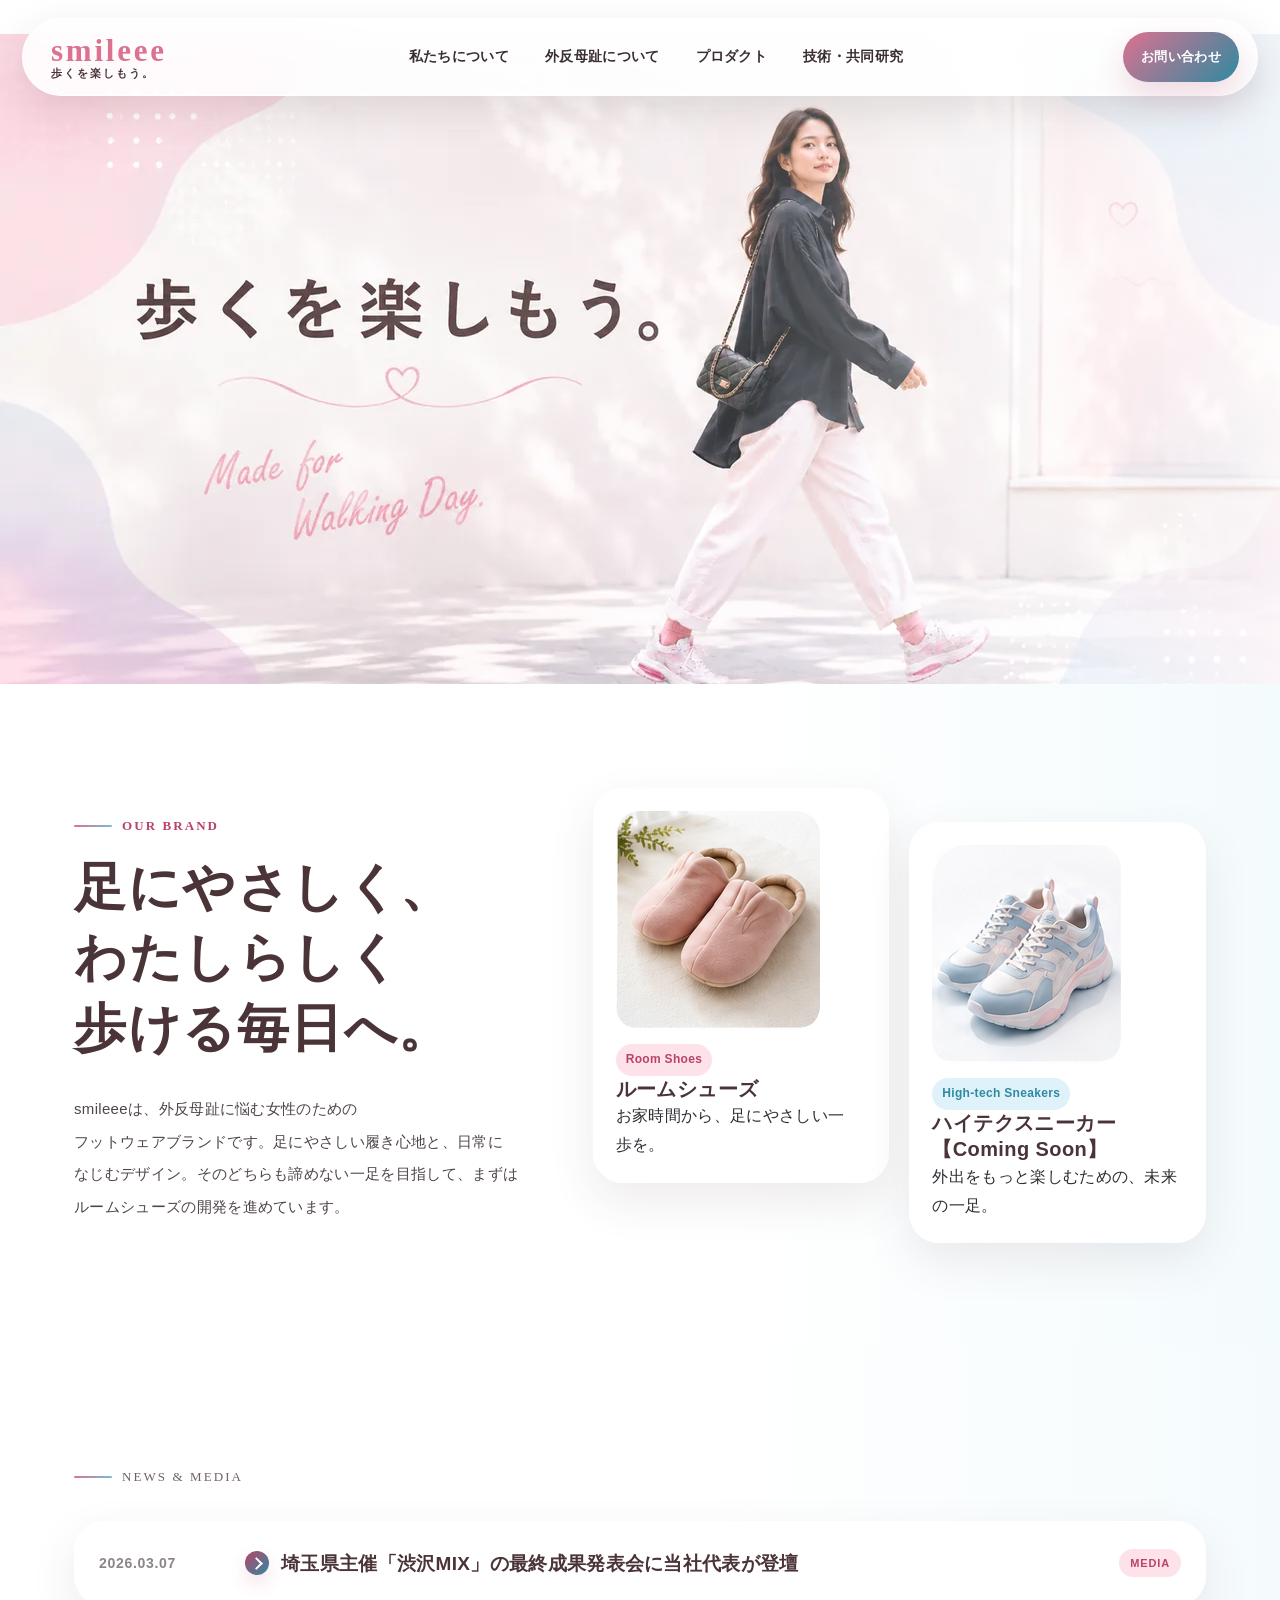
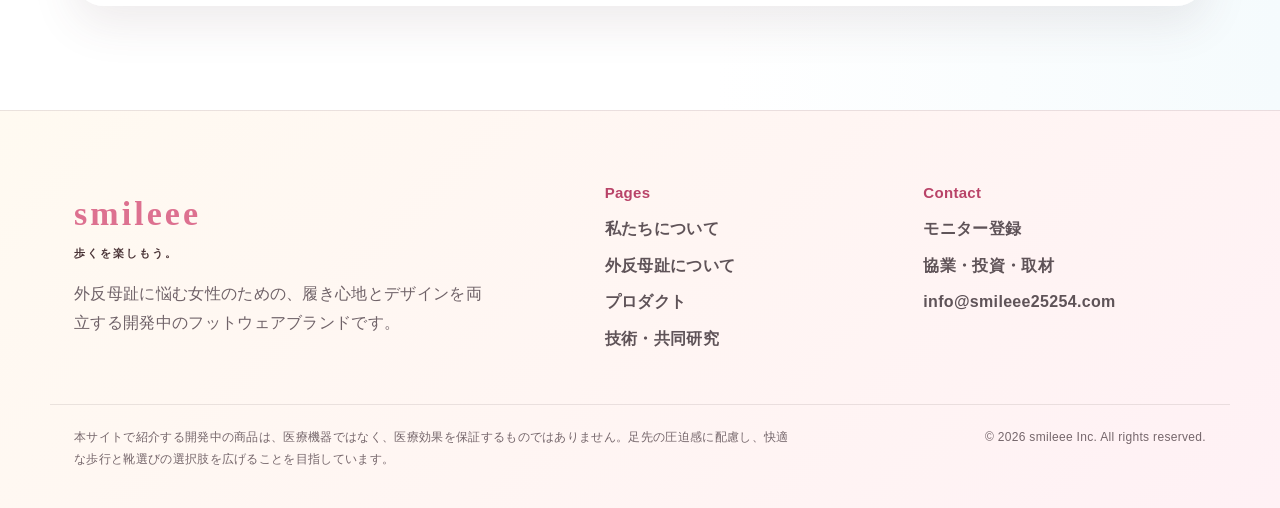
==== commit c1d2888f: "Update smileee website" ====
--- a/index.html
+++ b/index.html
@@ -5,8 +5,8 @@
   <meta name="viewport" content="width=device-width, initial-scale=1.0">
   <title>smileee | 歩くを楽しもう。</title>
   <meta name="description" content="smileee（スマイリー）は、外反母趾に悩む女性のための、履き心地とデザインを両立するフットウェアブランド。現在、ルームシューズを開発中です。">
-  <link rel="stylesheet" href="styles.css?v=20260817-responsive-1">
-  <script src="site.js?v=20260817-responsive-1" defer></script>
+  <link rel="stylesheet" href="styles.css?v=20260818-responsive-2">
+  <script src="site.js?v=20260818-responsive-2" defer></script>
 </head>
 <body>
   
@@ -43,7 +43,15 @@
   <main>
     
 <section class="hero home-hero top-simple-hero">
-  <img class="top-hero-image" src="assets/avatars/TOP walikingwoman.png" alt="外反母趾に配慮したフットウェアで街を歩く女性">
+  <picture>
+    <source type="image/webp" sizes="100vw"
+            srcset="assets/responsive/top-hero-640.webp 640w, assets/responsive/top-hero-960.webp 960w, assets/responsive/top-hero-1280.webp 1280w, assets/responsive/top-hero-1672.webp 1672w">
+    <source type="image/jpeg" sizes="100vw"
+            srcset="assets/responsive/top-hero-640.jpg 640w, assets/responsive/top-hero-960.jpg 960w, assets/responsive/top-hero-1280.jpg 1280w, assets/responsive/top-hero-1672.jpg 1672w">
+    <img class="top-hero-image" src="assets/responsive/top-hero-1280.jpg" width="1672" height="941"
+         fetchpriority="high"
+         alt="外反母趾に配慮したフットウェアで街を歩く女性">
+  </picture>
 </section>
 
 <section class="section business-section">
@@ -55,7 +63,7 @@
     </div>
     <div class="product-card-row">
       <a class="product-link-card" href="products.html">
-        <img src="assets/products/product_room_shoes_card.png" alt="smileee開発中のピンクのルームシューズ">
+        <img src="assets/products/product_room_shoes_card.png" width="204" height="219" loading="lazy" decoding="async" alt="smileee開発中のピンクのルームシューズ">
         <div>
           <span class="small-label">Room Shoes</span>
           <h3>ルームシューズ</h3>
@@ -63,7 +71,7 @@
         </div>
       </a>
       <a class="product-link-card" href="products.html">
-        <img src="assets/products/product_high_tech_sneaker_card.png" alt="白と淡いピンク、水色のハイテクスニーカー">
+        <img src="assets/products/product_high_tech_sneaker_card.png" width="189" height="219" loading="lazy" decoding="async" alt="白と淡いピンク、水色のハイテクスニーカー">
         <div>
           <span class="small-label blue">High-tech Sneakers</span>
           <h3>ハイテクスニーカー【Coming Soon】</h3>
--- a/styles.css
+++ b/styles.css
@@ -477,7 +477,7 @@
 .hallux-numbered-copy p:not(.eyebrow),.hallux-numbered-heading p:not(.eyebrow),.hallux-customer-grid p{color:#5f5358;font-weight:520;line-height:2;margin-top:16px}
 .hallux-diagram-card{position:relative;display:grid;gap:18px;padding:32px;border-radius:42px;background:linear-gradient(135deg,rgba(255,255,255,.94),rgba(255,244,248,.88));border:1px solid rgba(255,255,255,.96);box-shadow:var(--shadow);overflow:hidden}
 .hallux-diagram-card:before{content:"";position:absolute;right:-64px;top:-60px;width:220px;height:180px;border-radius:50%;background:rgba(220,243,249,.62)}
-.hallux-diagram-card>img{position:relative;z-index:1;width:min(260px,72%);margin:0 auto;filter:drop-shadow(0 16px 28px rgba(88,56,66,.12))}
+.hallux-diagram-card img{position:relative;z-index:1;width:min(260px,72%);margin:0 auto;filter:drop-shadow(0 16px 28px rgba(88,56,66,.12))}
 .hallux-diagram-line{position:absolute;z-index:2;left:51%;top:82px;width:86px;height:160px;border-right:3px dashed rgba(195,70,110,.48);border-radius:50%;transform:rotate(-8deg)}
 .hallux-explain-list{position:relative;z-index:2;display:grid;gap:12px}
 .hallux-explain-list article{display:grid;grid-template-columns:34px 1fr;gap:12px;align-items:center;padding:14px 16px;border-radius:20px;background:rgba(255,255,255,.86);border:1px solid rgba(255,255,255,.94)}
@@ -504,7 +504,7 @@
 @media(max-width:680px){.hallux-what-section{padding-top:124px}.hallux-numbered-heading{margin-bottom:30px}.hallux-section-number{font-size:62px}.hallux-numbered-copy h2,.hallux-numbered-heading h2{font-size:31px}.hallux-numbered-copy h3,.hallux-numbered-heading h3{font-size:23px}.hallux-customer-grid,.hallux-concern-grid-4{grid-template-columns:1fr}.hallux-diagram-card{padding:24px;border-radius:30px}.hallux-diagram-line{display:none}.hallux-customer-grid article{padding:22px}.hallux-scale-message{border-radius:22px}.hallux-pie-panel{padding:24px}.hallux-pie-chart{width:min(280px,100%)}.hallux-pie-chart:before{inset:28px}.hallux-pie-center strong{font-size:46px}.hallux-source a{word-break:break-word}}
 
 .technology-hero{background:linear-gradient(135deg,#fff8fb 0%,#fff 52%,#eef9fc 100%)}
-.hallux-diagram-card>.hallux-diagram-image{width:100%;max-width:100%;border-radius:28px;filter:drop-shadow(0 16px 28px rgba(88,56,66,.12))}
+.hallux-diagram-card .hallux-diagram-image{width:100%;max-width:100%;border-radius:28px;filter:drop-shadow(0 16px 28px rgba(88,56,66,.12))}
 .technology-axis-section{padding-top:156px}
 .technology-hero-copy h1{font-size:54px;line-height:1.24;letter-spacing:0;color:var(--brown)}
 .technology-section-copy h2,.technology-axis-section .section-heading h2,.technology-data-section .section-heading h2,.technology-development-section .section-heading h2,.technology-cta-panel h2{font-size:42px;line-height:1.36;letter-spacing:0;color:var(--brown)}
@@ -725,3 +725,96 @@
   .hallux-what-section,.technology-axis-section,.products-lineup-section,
   .corporate-profile-section,.contact-entry-section{padding-top:112px}
 }
+
+/* ==================================================================
+   RESPONSIVE LAYER 2 — 2026-08-18
+   The 1100px breakpoint exists because the desktop nav no longer fits
+   there. Card grids were stacked at the same width purely because they
+   shared that query, which left 901–1100px full of half-empty rows.
+   This layer separates the two: nav still switches at 1100px, content
+   keeps its columns down to 900px.
+   ================================================================== */
+
+/* ---- 12. Card grids keep their columns down to 900px ------------- */
+@media(min-width:901px) and (max-width:1100px){
+  .contact-grid,
+  .product-card-row,
+  .about-leadership-grid,
+  .products-lineup-grid{grid-template-columns:repeat(2,minmax(0,1fr))}
+  .about-mvv-grid,
+  .about-work-grid,
+  .three-grid,
+  .technology-card-grid.three,
+  .technology-dev-grid{grid-template-columns:repeat(3,minmax(0,1fr))}
+  /* three steps in two columns strands the third one beside dead space */
+  .tech-step-flow{grid-template-columns:repeat(3,minmax(0,1fr))}
+  .tech-step-card:not(:last-child):after,
+  .tech-step-card:not(:last-child):before{display:block}
+  /* the date / title / tag row still fits on one line here */
+  .news-item{grid-template-columns:128px minmax(0,1fr) auto;gap:18px}
+  .news-item-title{grid-column:auto}
+  .news-type{grid-column:auto;grid-row:auto;justify-self:auto}
+}
+
+/* Two product cards read better side by side than stacked full-width:
+   the card art is only 204px wide and looks stranded in a 700px card. */
+@media(min-width:681px) and (max-width:900px){
+  .product-card-row{grid-template-columns:repeat(2,minmax(0,1fr))}
+  /* an odd card left alone on the last row spans it instead of leaving a hole */
+  .products-design-grid>article:last-child:nth-child(odd),
+  .tech-step-flow>.tech-step-card:last-child:nth-child(odd),
+  .technology-dev-grid>article:last-child:nth-child(odd),
+  .technology-card-grid.three>article:last-child:nth-child(odd){grid-column:1/-1}
+  .tech-step-flow{grid-template-columns:repeat(2,minmax(0,1fr))}
+}
+
+/* ---- 13. "Company Profile" watermark ------------------------------
+   At 96px the word "Company" is wider than its own grid column, so it
+   slid under the adjacent card. Cap it to what the column can hold. */
+.about-company-label span{font-size:clamp(36px,6vw,72px)}
+@supports (container-type:inline-size){
+  .about-company-label{container-type:inline-size}
+  .about-company-label span{font-size:clamp(36px,19cqi,72px)}
+}
+
+/* ---- 14. Touch target sizing -------------------------------------
+   Below the nav breakpoint every link is a touch target; 44px is the
+   smallest comfortable one. */
+@media(max-width:1100px){
+  .brand{justify-content:center;min-height:44px}
+  .site-footer li a{display:inline-block;padding:8px 0}
+  /* lone card CTAs match the full-width buttons used elsewhere */
+  .contact-path .btn{width:100%}
+}
+@media(max-width:680px){
+  .hallux-source a{padding:9px 0}
+  .mobile-nav-mail{min-height:48px!important}
+}
+
+/* ---- 15. Japanese line breaking -----------------------------------
+   Headings otherwise break between any two kana, which splits words
+   like ものづくり. Chrome breaks at phrase boundaries instead; other
+   engines simply ignore the value. */
+h1,h2,h3,.lead,.section-heading p{word-break:auto-phrase}
+
+/* ---- 16. Landscape phones ----------------------------------------
+   The drawer has to fit six items into ~400px of height. */
+@media(orientation:landscape) and (max-height:520px){
+  .mobile-nav{padding-top:78px}
+  .mobile-nav-links{gap:6px}
+  .mobile-nav-links a{min-height:44px}
+  .mobile-nav-cta{margin-top:8px}
+  .mobile-nav-mail{min-height:40px!important;margin-top:0}
+}
+
+/* ---- 17. Hardening ------------------------------------------------ */
+/* <picture> only exists to pick a source; it must not become a box of
+   its own inside the grids and flex rows the <img> was laid out in. */
+picture{display:contents}
+/* Reserve the picture's aspect box so late-loading art cannot reflow the
+   page under the reader's thumb. (The top hero already carries its own
+   ratio inside the <=1100px banner rule.) */
+.hallux-diagram-image{aspect-ratio:2196/1920}
+.product-link-card img,.products-lineup-card>img{background:#fff}
+/* A long address is the one string that can outgrow a 320px phone. */
+.footer-bottom,.site-footer li,.mobile-nav-mail{overflow-wrap:anywhere}
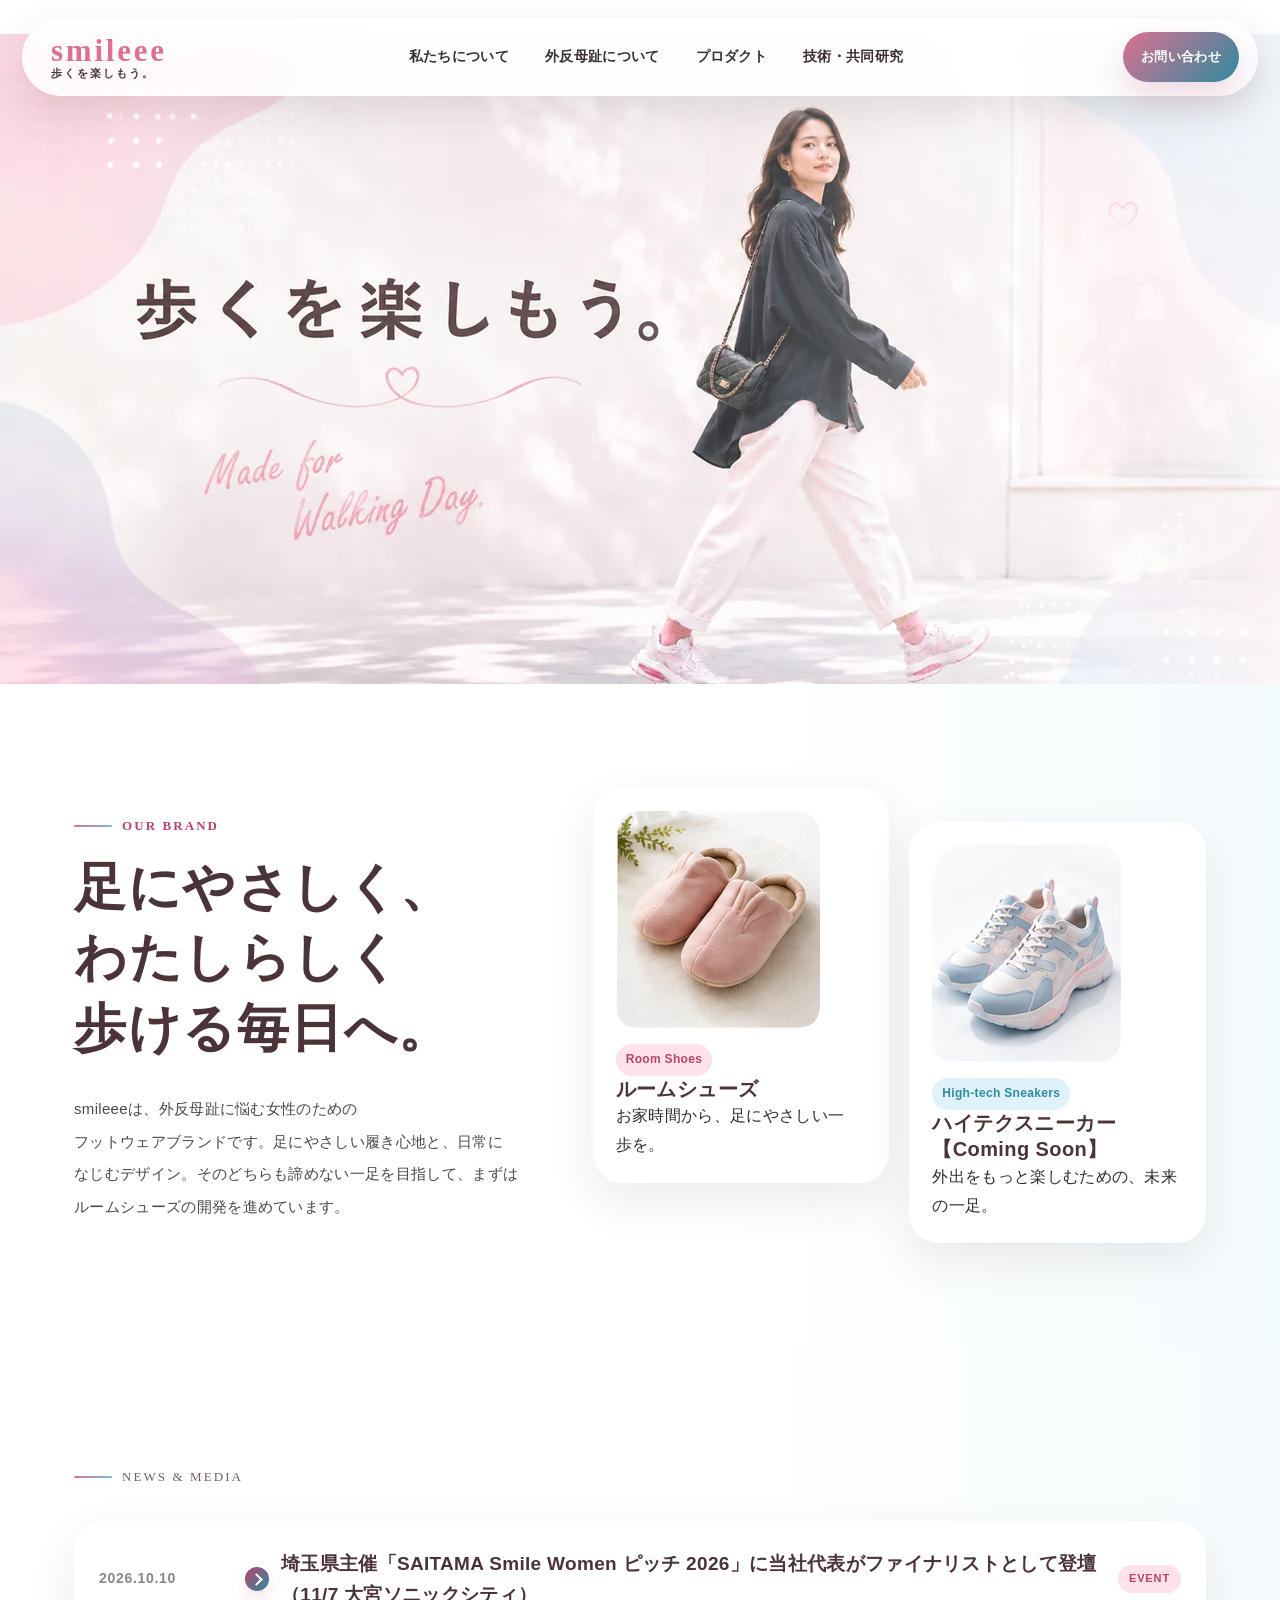
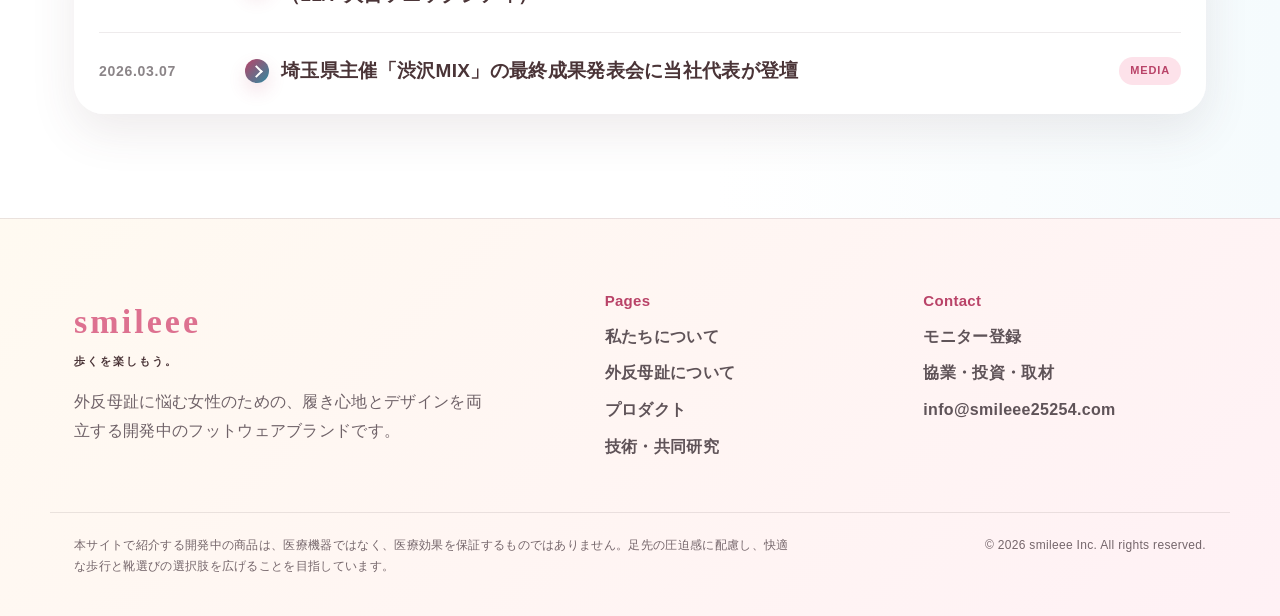
==== commit 34646f51: "NEWSにSAITAMA Smile Women ピッチ 2026ファイナリスト登壇を追加 Co-Authored-By: Claude Opus 5.5 <noreply@anthropic.com" ====
--- a/index.html
+++ b/index.html
@@ -5,8 +5,8 @@
   <meta name="viewport" content="width=device-width, initial-scale=1.0">
   <title>smileee | 歩くを楽しもう。</title>
   <meta name="description" content="smileee（スマイリー）は、外反母趾に悩む女性のための、履き心地とデザインを両立するフットウェアブランド。現在、ルームシューズを開発中です。">
-  <link rel="stylesheet" href="styles.css?v=20260818-responsive-2">
-  <script src="site.js?v=20260818-responsive-2" defer></script>
+  <link rel="stylesheet" href="styles.css?v=20260826-disclosure">
+  <script src="site.js?v=20260826-disclosure" defer></script>
 </head>
 <body>
   
@@ -89,6 +89,14 @@
     </div>
 
     <div class="news-list">
+      <a class="news-item media-card" href="https://smile-women-pitch.com/final26/" target="_blank" rel="noopener noreferrer">
+        <time datetime="2026-10-10">2026.10.10</time>
+        <span class="news-item-title">
+          <span class="news-arrow" aria-hidden="true"></span>
+          埼玉県主催「SAITAMA Smile Women ピッチ 2026」に当社代表がファイナリストとして登壇（11/7 大宮ソニックシティ）
+        </span>
+        <span class="news-type">EVENT</span>
+      </a>
       <a class="news-item media-card" href="https://ascii.jp/elem/000/004/383/4383612/3/" target="_blank" rel="noopener noreferrer">
         <time datetime="2026-03-07">2026.03.07</time>
         <span class="news-item-title">
--- a/styles.css
+++ b/styles.css
@@ -818,3 +818,101 @@
 .product-link-card img,.products-lineup-card>img{background:#fff}
 /* A long address is the one string that can outgrow a 320px phone. */
 .footer-bottom,.site-footer li,.mobile-nav-mail{overflow-wrap:anywhere}
+
+/* ==================================================================
+   決算公告 — 2026-08-26
+   会社概要（about.html）からの導線と、決算公告ページ（disclosure.html）
+   ================================================================== */
+
+/* ---- 17. 会社概要の表からの導線 ------------------------------------
+   「公告方法」行の値のあとに続くリンク。dd の本文と地続きに見えるよう、
+   行に別枠を足すのではなく値の一部として置いている。 */
+.about-company-link{
+  display:inline-flex;align-items:center;gap:10px;
+  margin-top:12px;padding:0 16px;min-height:44px;
+  border-radius:999px;
+  background:linear-gradient(135deg,#fff1f5,#eaf7fc);
+  border:1px solid rgba(255,255,255,.96);
+  box-shadow:0 8px 20px rgba(88,56,66,.08);
+  color:var(--brown);font-size:13px;font-weight:800;letter-spacing:.02em;
+  transition:.18s ease;
+}
+.about-company-link:hover{color:var(--rose-deep);transform:translateY(-2px);box-shadow:0 14px 28px rgba(185,67,104,.16)}
+.about-company-link:focus-visible{outline:2px solid var(--rose-deep);outline-offset:3px}
+.about-company-link-arrow{
+  position:relative;display:grid;place-items:center;flex:0 0 auto;
+  width:20px;height:20px;border-radius:50%;
+  background:linear-gradient(135deg,var(--rose-deep),var(--teal));
+  box-shadow:0 6px 14px rgba(185,67,104,.18);transition:.18s ease;
+}
+.about-company-link-arrow:before{
+  content:"";width:6px;height:6px;
+  border-top:2px solid #fff;border-right:2px solid #fff;
+  transform:translateX(-1px) rotate(45deg);
+}
+.about-company-link:hover .about-company-link-arrow{transform:translateX(2px)}
+
+/* ---- 18. 決算公告ページ ------------------------------------------- */
+.disclosure-hero{padding:150px 0 68px;background:linear-gradient(180deg,#fff3f6 0%,rgba(255,255,255,0) 100%)}
+.disclosure-hero h1{font-size:clamp(36px,5vw,58px)}
+
+.breadcrumb{display:flex;flex-wrap:wrap;align-items:center;gap:10px;margin-bottom:22px;font-size:12px;font-weight:700;color:#8b8588}
+.breadcrumb a{color:var(--teal);text-underline-offset:3px}
+.breadcrumb a:hover{text-decoration:underline}
+.breadcrumb span[aria-hidden]{color:rgba(87,65,71,.32)}
+.breadcrumb [aria-current]{color:var(--brown)}
+
+.disclosure-list-section{padding-top:24px}
+.disclosure-empty{
+  display:grid;grid-template-columns:64px 1fr;gap:24px;align-items:center;
+  padding:34px;border-radius:34px;
+  background:rgba(255,255,255,.9);
+  border:1px solid rgba(255,255,255,.96);
+  box-shadow:var(--soft-shadow);
+}
+.disclosure-empty-mark{
+  display:grid;place-items:center;width:64px;height:64px;border-radius:50%;
+  background:linear-gradient(135deg,#fde2ea,#d2edf8);
+  color:var(--brown);font-size:26px;font-weight:900;line-height:1;
+}
+.disclosure-empty h3{font-size:19px}
+/* テキスト側の <div> に限定する — 左の「—」マークまで巻き込まないため */
+.disclosure-empty>div p{margin-top:10px;color:#6b5e64;font-size:14px;font-weight:520;line-height:1.9}
+
+/* 公告を掲載したあとの一覧。ニュース一覧と同じ読み味に揃えている。 */
+.disclosure-list{list-style:none;margin:0;padding:4px 24px;border-radius:30px;background:rgba(255,255,255,.9);border:1px solid rgba(255,255,255,.96);box-shadow:var(--soft-shadow)}
+.disclosure-list li{border-bottom:1px solid rgba(87,65,71,.1)}
+.disclosure-list li:last-child{border-bottom:0}
+.disclosure-item{display:grid;grid-template-columns:150px minmax(0,1fr) auto;gap:18px;align-items:center;padding:22px 0;color:var(--brown);transition:.18s ease}
+.disclosure-item:hover{color:var(--rose-deep)}
+.disclosure-item time{color:#8b8588;font-size:14px;font-weight:900;letter-spacing:.05em}
+.disclosure-item-title{display:flex;align-items:center;gap:12px;flex-wrap:wrap;font-size:17px;font-weight:850;line-height:1.65}
+.disclosure-item-file{display:inline-flex;align-items:center;justify-content:center;min-height:24px;padding:0 10px;border-radius:999px;background:#dff2fa;color:var(--teal);font-size:11px;font-weight:900;letter-spacing:.08em}
+
+.disclosure-meta-section{background:#fff}
+.disclosure-meta-grid{display:grid;grid-template-columns:minmax(280px,.72fr) minmax(0,1.28fr);gap:36px;align-items:start}
+
+.disclosure-back-section{padding-top:0}
+.disclosure-back{display:inline-flex;align-items:center;gap:12px;min-height:44px;color:var(--teal);font-size:14px;font-weight:800;transition:.18s ease}
+.disclosure-back:hover{color:var(--rose-deep)}
+.disclosure-back-arrow{position:relative;display:grid;place-items:center;flex:0 0 auto;width:24px;height:24px;border-radius:50%;background:rgba(255,255,255,.92);border:1px solid var(--line);transition:.18s ease}
+.disclosure-back-arrow:before{content:"";width:7px;height:7px;border-bottom:2px solid currentColor;border-left:2px solid currentColor;transform:translateX(1px) rotate(45deg)}
+.disclosure-back:hover .disclosure-back-arrow{transform:translateX(-2px)}
+
+@media(max-width:1100px){
+  .disclosure-meta-grid{grid-template-columns:1fr}
+}
+@media(max-width:680px){
+  .disclosure-hero{padding:118px 0 46px}
+  .disclosure-empty{grid-template-columns:1fr;gap:16px;padding:22px;border-radius:26px}
+  .disclosure-empty-mark{width:52px;height:52px;font-size:22px}
+  .disclosure-list{padding:2px 18px;border-radius:24px}
+  .disclosure-item{grid-template-columns:1fr;gap:10px;padding:20px 0}
+  .disclosure-item-title{align-items:flex-start}
+  .about-company-link{width:100%;justify-content:space-between}
+}
+@media(prefers-reduced-motion:reduce){
+  .about-company-link,.about-company-link-arrow,.disclosure-item,.disclosure-back,.disclosure-back-arrow{transition:none}
+  .about-company-link:hover,.about-company-link:hover .about-company-link-arrow,
+  .disclosure-back:hover .disclosure-back-arrow{transform:none}
+}
